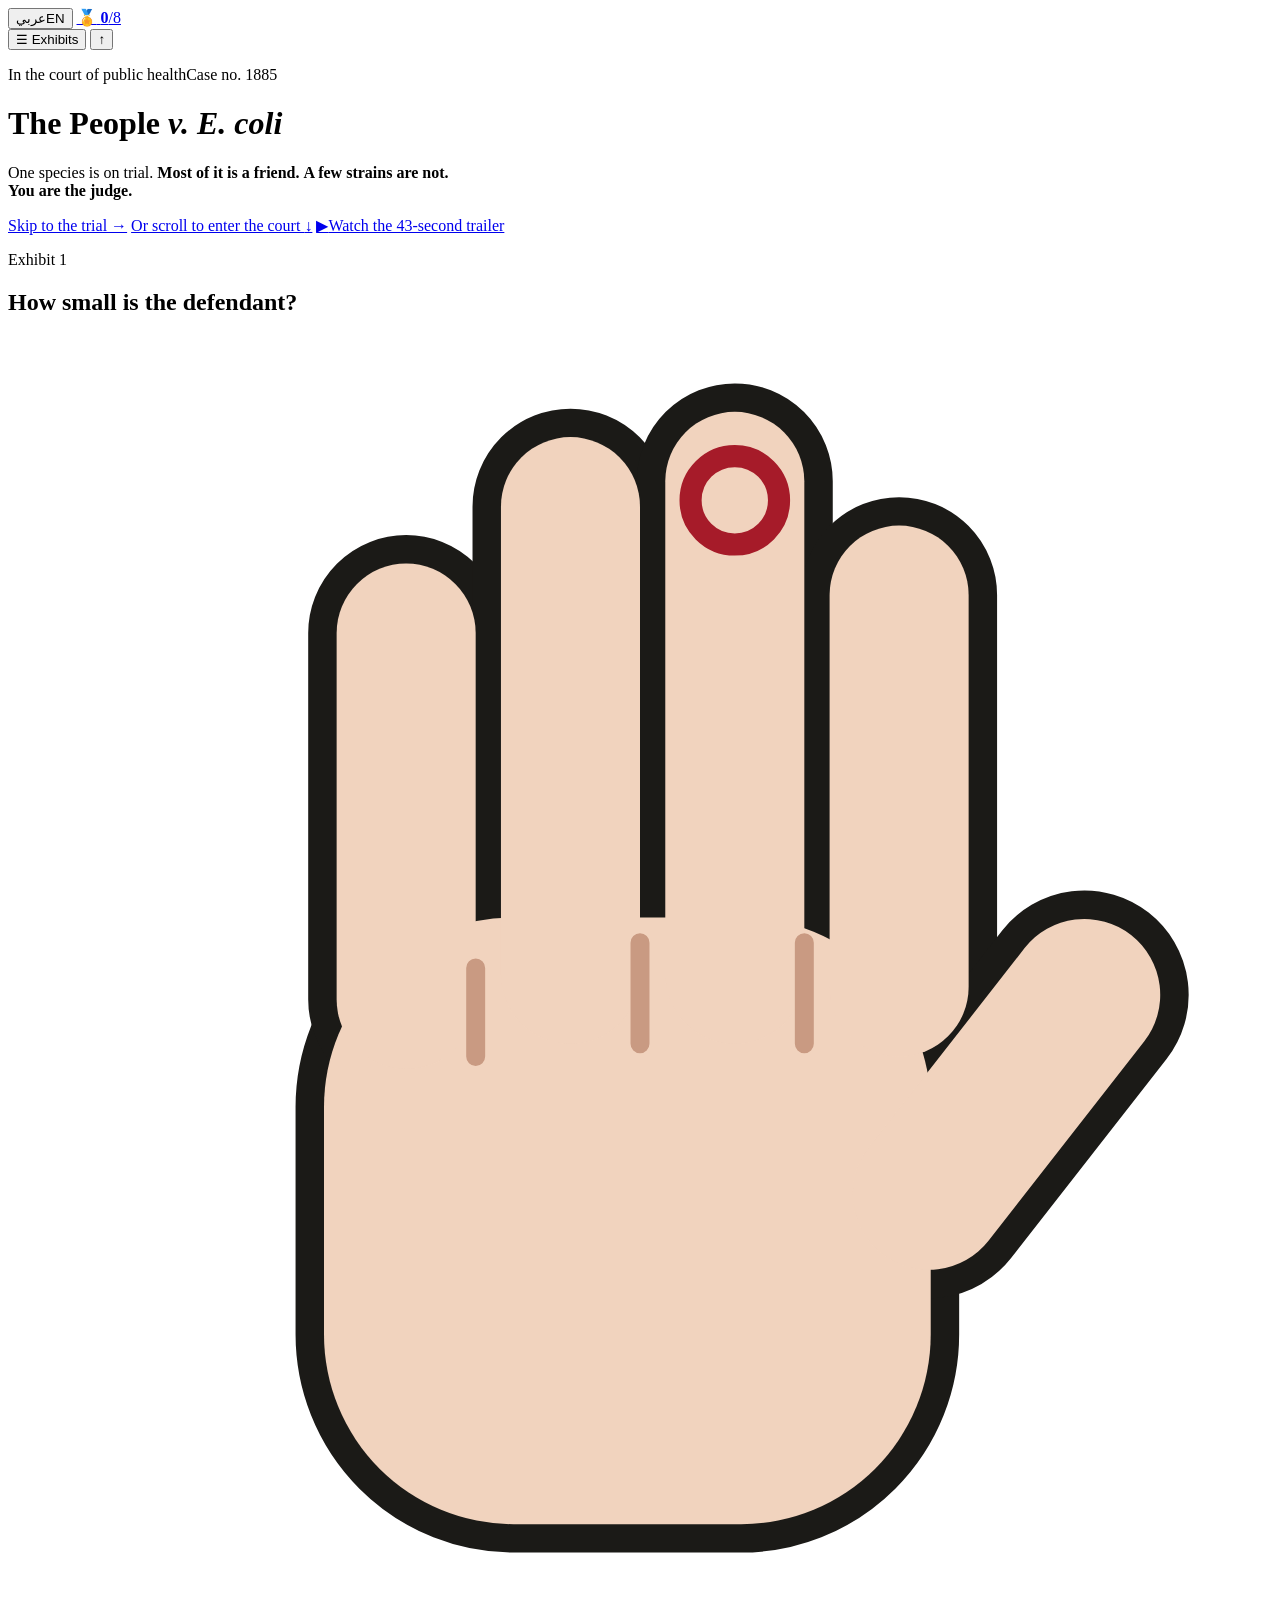
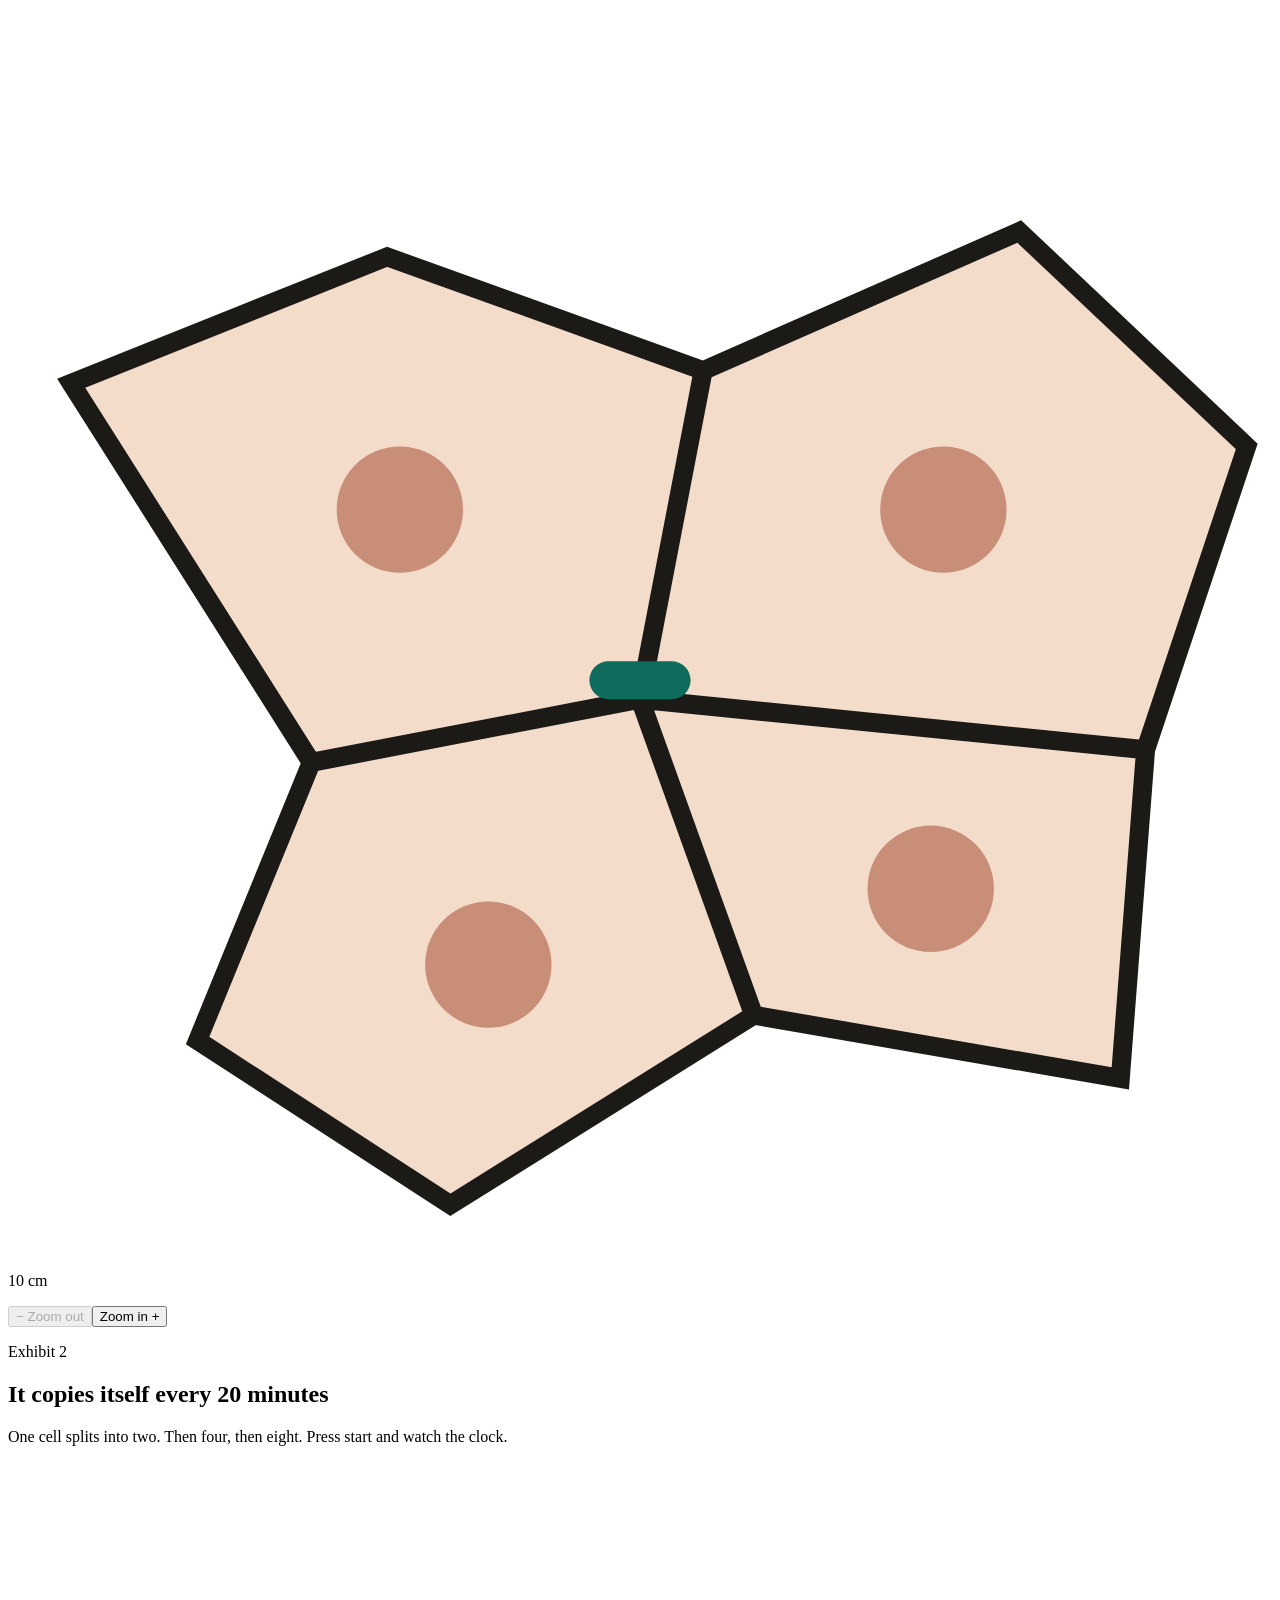
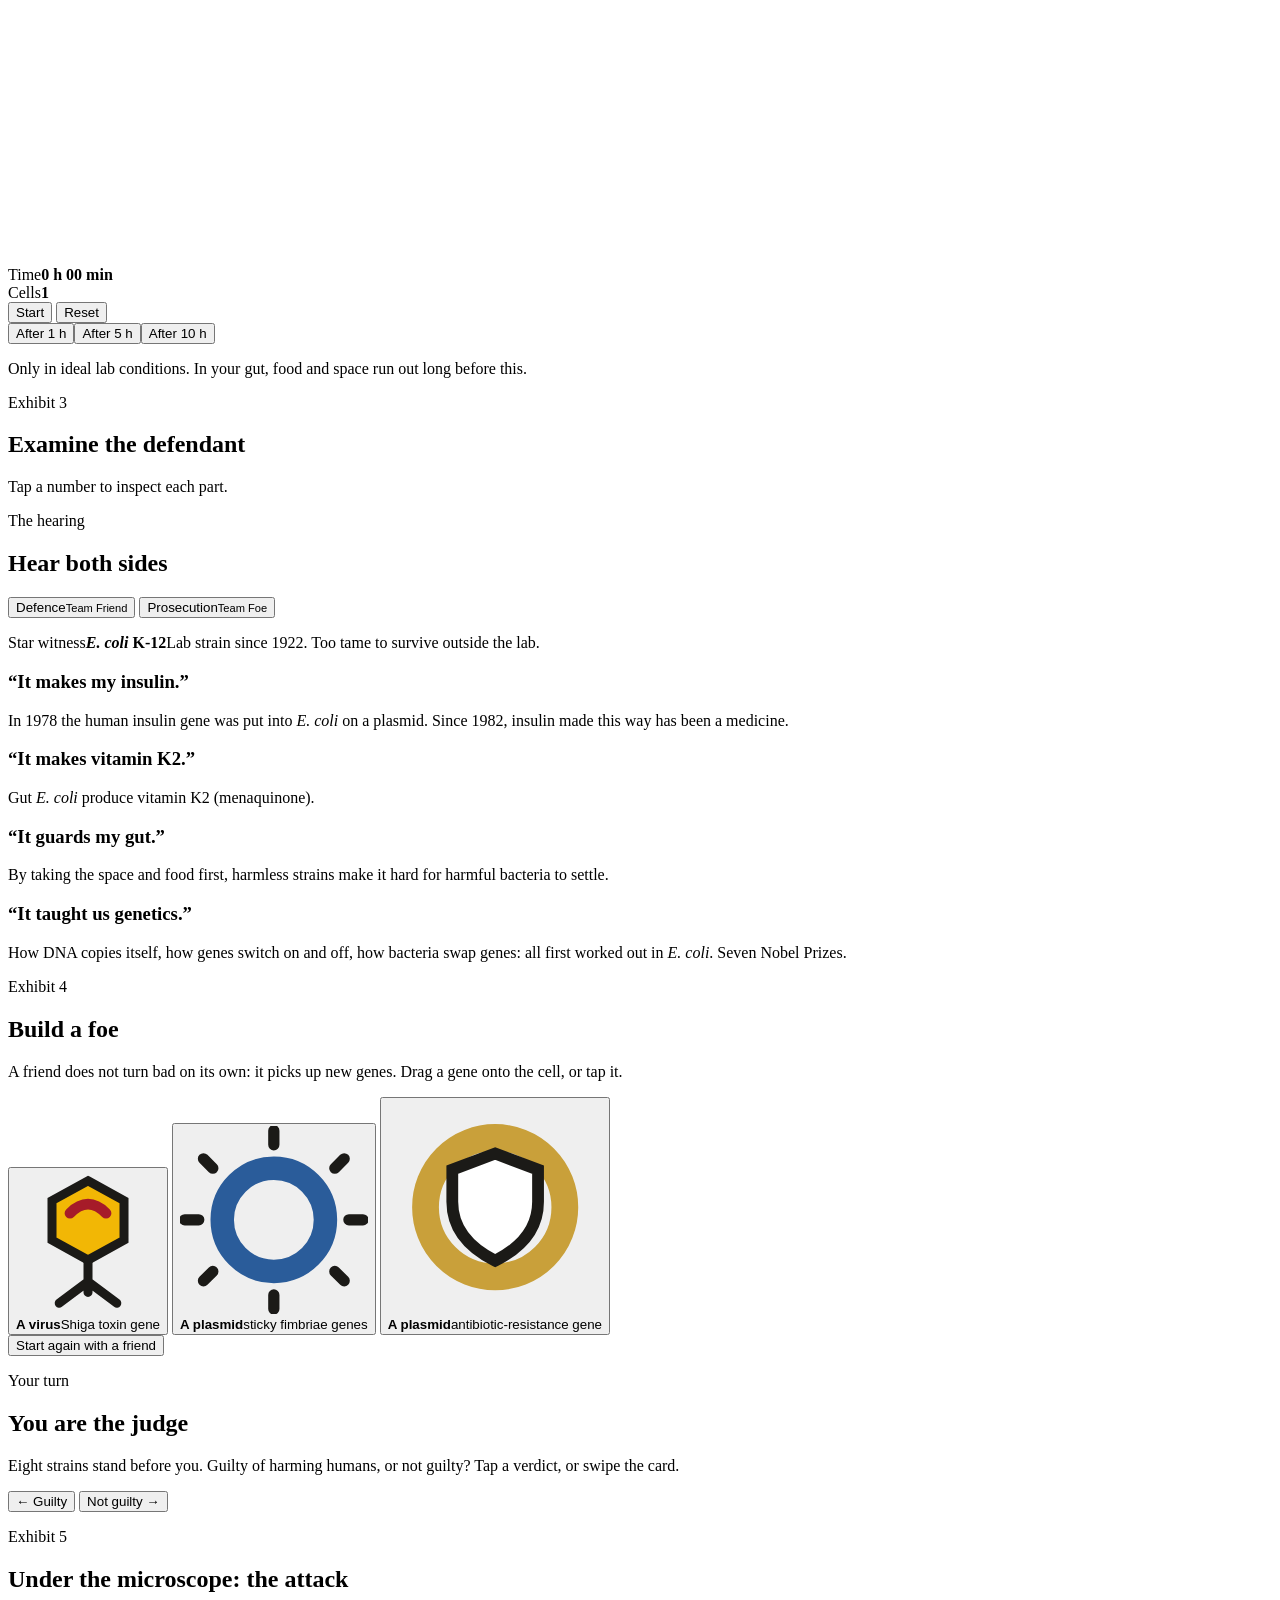
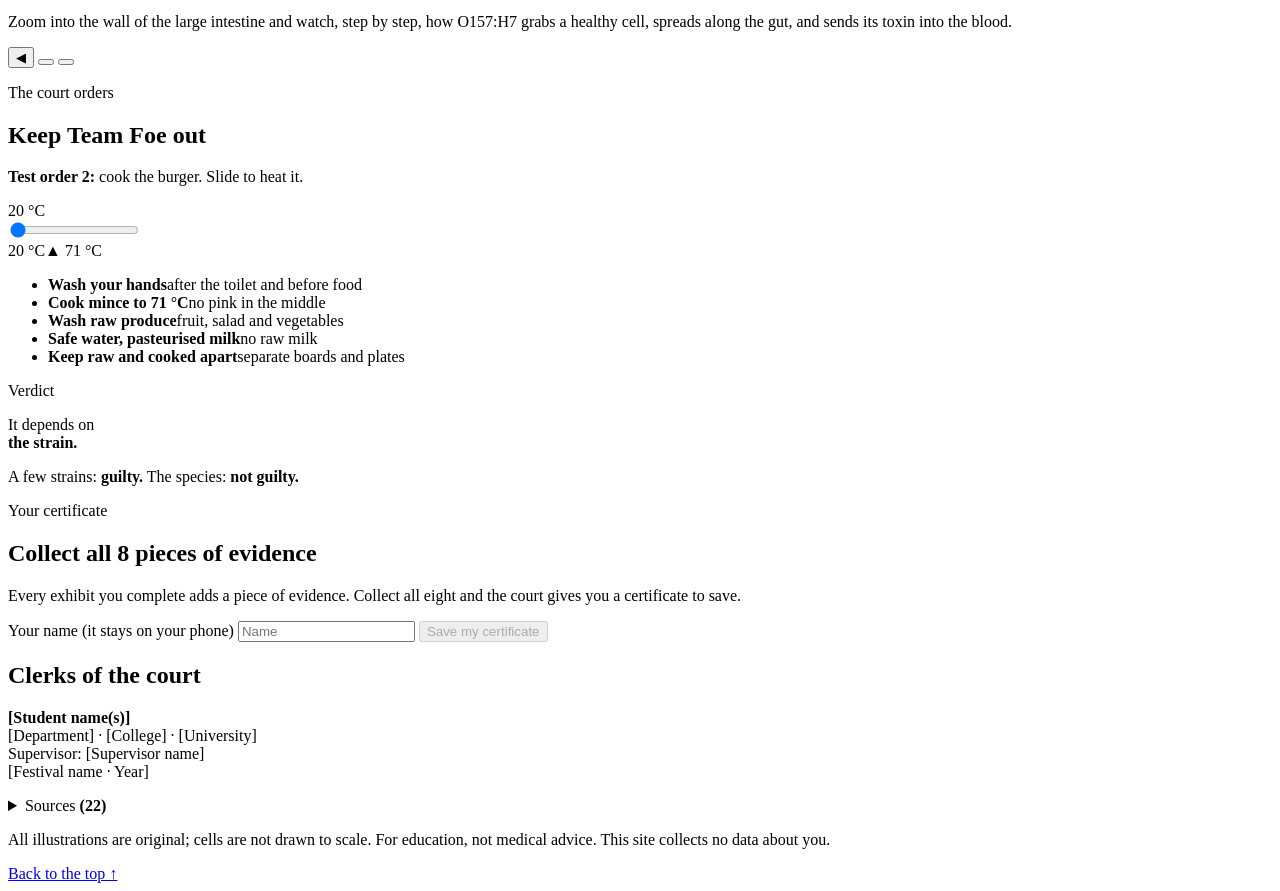
==== src/index.html @ 32550da2 "The People v. E. coli: companion site and trailer A one-page, mobile-first site in English and Arabi" ====
<!doctype html>
<html lang="en" dir="ltr">
<head>
<meta charset="utf-8">
<meta name="viewport" content="width=device-width, initial-scale=1, viewport-fit=cover">
<title>The People v. E. coli</title>
<meta name="description" content="You are the judge. Meet E. coli, hear the defence and the prosecution, then decide: friend or foe?">
<meta name="theme-color" content="#F2ECDD">
<link rel="preload" href="assets/fonts/Fraunces.woff2" as="font" type="font/woff2" crossorigin>
<link rel="stylesheet" href="css/style.css">
<link rel="icon" href="data:image/svg+xml,%3Csvg xmlns='http://www.w3.org/2000/svg' viewBox='0 0 64 64'%3E%3Crect x='6' y='20' width='52' height='24' rx='12' fill='%23BFE3D6' stroke='%231B1A17' stroke-width='4'/%3E%3C/svg%3E">
<script>try{var l=localStorage.getItem("lang");if(l==="ar"||(!l&&/^ar/i.test(navigator.language))){document.documentElement.lang="ar";document.documentElement.dir="rtl";}}catch(e){}</script>
</head>
<body data-side="friend">

<button class="lang" id="langBtn" type="button" aria-label="Change language"><span class="to-ar">عربي</span><span class="to-en">EN</span></button>
<a class="evi-pill" id="eviPill" href="#cert" aria-label="Evidence collected"><span aria-hidden="true">🏅</span> <b id="eviCount">0</b>/8</a>
<div class="toast" id="toast" role="status" aria-live="polite"></div>
<div class="prog" id="prog" aria-hidden="true"><i></i></div>
<button class="menu-btn" id="menuBtn" type="button" aria-expanded="false" aria-controls="menuPanel"><span aria-hidden="true">☰</span> <span data-i18n="menu">Exhibits</span></button>
<nav class="menu-panel" id="menuPanel" hidden aria-label="Exhibits"><ol id="menuList"></ol></nav>
<button class="to-top" id="toTop" type="button" aria-label="Back to the top"><span aria-hidden="true">↑</span></button>

<!-- 1. Court is in session -->
<header class="hero sec" id="top">
  <p class="court"><span data-i18n="court1">In the court of public health</span><span data-i18n="court2">Case no. 1885</span></p>
  <h1 data-i18n="title">The People <i>v.</i> <em>E.&nbsp;coli</em></h1>
  <p class="lede" data-i18n="lede">One species is on trial. <b class="g">Most of it is a friend.</b> <b class="r">A few strains are not.</b><br><strong>You are the judge.</strong></p>
  <div class="hero-art"><!--ART:HERO--></div>
  <div class="hero-links">
    <a class="btn solid skip" href="#judge" data-i18n="skip">Skip to the trial →</a>
    <a class="scroll" href="#size" data-i18n="scroll">Or scroll to enter the court <span aria-hidden="true">↓</span></a>
    <a class="watch" href="trailer/"><span class="play" aria-hidden="true">▶</span><span data-i18n="watch">Watch the 43-second trailer</span></a>
  </div>
</header>

<main>

<!-- 2. How small? -->
<section class="sec" id="size">
  <p class="kicker" data-i18n="ex1">Exhibit 1</p>
  <h2 data-i18n="sizeH">How small is the defendant?</h2>
  <div class="zoom" data-level="0">
    <div class="zoom-stage" aria-live="polite">
      <div class="zl zl0"><svg viewBox="0 0 200 200" aria-hidden="true"><g fill="#1B1A17" stroke="#1B1A17" stroke-width="9" stroke-linejoin="round"><rect x="50" y="92" width="96" height="96" rx="30"/><rect x="52" y="36" width="22" height="80" rx="11"/><rect x="78" y="16" width="22" height="96" rx="11"/><rect x="104" y="12" width="22" height="100" rx="11"/><rect x="130" y="30" width="22" height="84" rx="11"/><rect x="146" y="88" width="24" height="64" rx="12" transform="rotate(38 158 120)"/></g><g fill="#F1D3BE"><rect x="50" y="92" width="96" height="96" rx="30"/><rect x="52" y="36" width="22" height="80" rx="11"/><rect x="78" y="16" width="22" height="96" rx="11"/><rect x="104" y="12" width="22" height="100" rx="11"/><rect x="130" y="30" width="22" height="84" rx="11"/><rect x="146" y="88" width="24" height="64" rx="12" transform="rotate(38 158 120)"/></g><path d="M74 100 v14 M100 96 v16 M126 96 v16" stroke="#C99A82" stroke-width="3" stroke-linecap="round"/><circle cx="115" cy="26" r="7" fill="none" stroke="#A61B29" stroke-width="3.5"/></svg></div>
      <div class="zl zl1"><svg viewBox="0 0 200 200" aria-hidden="true"><g stroke="#1B1A17" stroke-width="3"><path d="M10 60 L60 40 L110 58 L100 110 L48 120 Z M110 58 L160 36 L196 70 L180 118 L100 110 M48 120 L100 110 L118 160 L70 190 L30 164 Z M100 110 L180 118 L176 170 L118 160" fill="#F4DCCB"/></g><g fill="#C98E78"><circle cx="62" cy="80" r="10"/><circle cx="148" cy="80" r="10"/><circle cx="76" cy="152" r="10"/><circle cx="146" cy="140" r="10"/></g><rect x="92" y="104" width="16" height="6" rx="3" fill="#0F6B5C"/></svg></div>
      <div class="zl zl2"><!--ART:J3C--></div>
    </div>
    <div class="scalebar"><i></i><span class="sb-label">10 cm</span></div>
    <p class="zoom-cap" id="zoomCap"></p>
    <div class="btns"><button class="btn" id="zoomOut" disabled data-i18n="zoomOut">− Zoom out</button><button class="btn solid" id="zoomIn" data-i18n="zoomIn">Zoom in +</button></div>
  </div>
</section>

<!-- 3. 20 minutes -->
<section class="sec" id="twenty">
  <p class="kicker" data-i18n="ex2">Exhibit 2</p>
  <h2 data-i18n="simH">It copies itself every 20 minutes</h2>
  <p data-i18n="simP">One cell splits into two. Then four, then eight. Press start and watch the clock.</p>
  <div class="sim">
    <canvas id="simCanvas" width="640" height="400" aria-label="Dividing cells"></canvas>
    <div class="sim-read">
      <div><span data-i18n="simTimeL">Time</span><b id="simTime">0 h 00 min</b></div>
      <div><span data-i18n="simCellsL">Cells</span><b id="simCount">1</b></div>
    </div>
    <div class="btns">
      <button class="btn solid" id="simStart">Start</button>
      <button class="btn" id="simReset" data-i18n="reset">Reset</button>
    </div>
    <div class="btns jump">
      <button class="chip" data-h="1" data-i18n="h1">After 1 h</button><button class="chip" data-h="5" data-i18n="h5">After 5 h</button><button class="chip" data-h="10" data-i18n="h10">After 10 h</button>
    </div>
    <p class="note" data-i18n="simNote">Only in ideal lab conditions. In your gut, food and space run out long before this.</p>
  </div>
</section>

<!-- 4. Inside the cell -->
<section class="sec" id="inside">
  <p class="kicker" data-i18n="ex3">Exhibit 3</p>
  <h2 data-i18n="insideH">Examine the defendant</h2>
  <p data-i18n="insideP">Tap a number to inspect each part.</p>
  <div class="anat-wrap"><!--ART:ANATOMY--></div>
  <div class="part-card" id="partCard" aria-live="polite"></div>
</section>

<!-- 5. The hearing: friend / foe switch -->
<section class="sec hearing" id="hearing">
  <p class="kicker" data-i18n="hearK">The hearing</p>
  <h2 data-i18n="hearH">Hear both sides</h2>
  <div class="switch" role="tablist" aria-label="Choose a side">
    <button role="tab" id="tabFriend" aria-selected="true" data-side="friend" data-i18n="tabF">Defence<small>Team Friend</small></button>
    <button role="tab" id="tabFoe" aria-selected="false" data-side="foe" data-i18n="tabE">Prosecution<small>Team Foe</small></button>
    <i class="knob" aria-hidden="true"></i>
  </div>

  <div class="side-panel" id="panelFriend" role="tabpanel" aria-labelledby="tabFriend">
    <div class="witness"><div class="portrait frame"><!--ART:STAFF--></div>
      <p data-i18n="wF"><span>Star witness</span><b><em>E. coli</em> K-12</b>Lab strain since 1922. Too tame to survive outside the lab.</p></div>
    <article class="scene-card"><!--ART:INSULIN--><div data-i18n="sIns"><h3>“It makes my insulin.”</h3><p>In 1978 the human insulin gene was put into <em>E. coli</em> on a plasmid. Since 1982, insulin made this way has been a medicine.</p></div></article>
    <article class="scene-card"><!--ART:VITK--><div data-i18n="sK"><h3>“It makes vitamin K2.”</h3><p>Gut <em>E. coli</em> produce vitamin K2 (menaquinone).</p></div></article>
    <article class="scene-card"><!--ART:GUARD--><div data-i18n="sG"><h3>“It guards my gut.”</h3><p>By taking the space and food first, harmless strains make it hard for harmful bacteria to settle.</p></div></article>
    <article class="scene-card plain"><div data-i18n="sGen"><h3>“It taught us genetics.”</h3><p>How DNA copies itself, how genes switch on and off, how bacteria swap genes: all first worked out in <em>E. coli</em>. Seven Nobel Prizes.</p></div></article>
  </div>

  <div class="side-panel" id="panelFoe" role="tabpanel" aria-labelledby="tabFoe" hidden>
    <div class="witness wanted"><div class="portrait"><!--ART:MUGSHOT--></div>
      <p data-i18n="wE"><span>Wanted</span><b><em>E. coli</em> O157:H7</b>Carries Shiga toxin. As few as 1–100 cells can make you ill.</p></div>
    <article class="scene-card"><!--ART:TOXIN--><div data-i18n="sTox"><h3>Exhibit A: Shiga toxin</h3><p>It damages cells lining the gut and blood vessels. In some children it leads to kidney failure (HUS).</p></div></article>
    <div class="gallery-h"><h3 data-i18n="lineup">The line-up</h3><p data-i18n="swipe">Swipe →</p></div>
    <div class="gallery"><!--ART:GALLERY--></div>
    <article class="scene-card"><!--ART:CHAIN--><div data-i18n="sChain"><h3>Exhibit B: how it reaches you</h3><p>Cattle carry O157:H7 without getting ill. It reaches people through undercooked minced meat, raw milk, unwashed produce, dirty water and unwashed hands.</p></div></article>
    <article class="scene-card plain"><div data-i18n="sRes"><h3>Exhibit C: resisting treatment</h3><p>ESBL-producing and multidrug-resistant <em>E. coli</em> are a major global health problem: some of our most important antibiotics no longer work on them.</p></div></article>
  </div>
</section>

<!-- Exhibit 4: build a foe -->
<section class="sec" id="build">
  <p class="kicker" data-i18n="ex4">Exhibit 4</p>
  <h2 data-i18n="buildH">Build a foe</h2>
  <p data-i18n="buildP">A friend does not turn bad on its own: it picks up new genes. Drag a gene onto the cell, or tap it.</p>
  <div class="build-stage" id="buildStage"><!--ART:BUILD--></div>
  <div class="build-result" id="buildResult" aria-live="polite"></div>
  <div class="genes">
    <button class="gene" type="button" data-gene="tox"><svg viewBox="0 0 40 40" aria-hidden="true"><polygon points="20,3 30,8.5 30,19.5 20,25 10,19.5 10,8.5" fill="#F2B705" stroke="#1B1A17" stroke-width="2.5"/><path d="M20 25 V34 M20 31 l-8 6 M20 31 l8 6" stroke="#1B1A17" stroke-width="2.5" stroke-linecap="round"/><path d="M15 12 q5 -5 10 0" fill="none" stroke="#A61B29" stroke-width="3" stroke-linecap="round"/></svg><span data-i18n="gTox"><b>A virus</b>Shiga toxin gene</span></button>
    <button class="gene" type="button" data-gene="stick"><svg viewBox="0 0 40 40" aria-hidden="true"><circle cx="20" cy="20" r="11" fill="none" stroke="#2A5C9A" stroke-width="5"/><g stroke="#1B1A17" stroke-width="2.4" stroke-linecap="round"><path d="M20 4 v-3 M33 9 l2 -2 M36 20 h3 M33 31 l2 2 M20 36 v3 M7 31 l-2 2 M4 20 h-3 M7 9 l-2 -2"/></g></svg><span data-i18n="gStick"><b>A plasmid</b>sticky fimbriae genes</span></button>
    <button class="gene" type="button" data-gene="res"><svg viewBox="0 0 40 40" aria-hidden="true"><circle cx="20" cy="20" r="13" fill="none" stroke="#C9A03A" stroke-width="5"/><path d="M20 10 l8 3 v6 q0 7 -8 11 q-8 -4 -8 -11 v-6 z" fill="#fff" stroke="#1B1A17" stroke-width="2.2"/></svg><span data-i18n="gRes"><b>A plasmid</b>antibiotic-resistance gene</span></button>
  </div>
  <button class="btn wide" id="buildReset" type="button" data-i18n="buildReset">Start again with a friend</button>
</section>

<!-- 6. You are the judge -->
<section class="sec" id="judge">
  <p class="kicker" data-i18n="judgeK">Your turn</p>
  <h2 data-i18n="judgeH">You are the judge</h2>
  <p data-i18n="judgeP">Eight strains stand before you. Guilty of harming humans, or not guilty? Tap a verdict, or swipe the card.</p>
  <div class="game" id="game">
    <div class="deck" id="deck"></div>
    <p class="feedback" id="feedback" aria-live="polite"></p>
    <div class="btns verdict-btns">
      <button class="btn guilty" id="bGuilty" data-i18n="bG">← Guilty</button>
      <button class="btn innocent" id="bInnocent" data-i18n="bI">Not guilty →</button>
    </div>
    <button class="btn solid next" id="bNext" hidden>Next strain</button>
    <div class="result" id="result" hidden>
      <div class="stamp-wrap"><!--ART:STAMP--></div>
      <p class="score" id="score" dir="ltr"></p>
      <p id="scoreLine"></p>
      <div class="btns"><button class="btn solid" id="bShare" data-i18n="share">Share my score</button><button class="btn" id="bAgain" data-i18n="again">Judge again</button></div>
    </div>
  </div>
  <template id="cardData">
    <div data-name="K-12" data-guilty="0"
      data-tag="The lab legend" data-why="Not guilty. A tame lab strain: it made the first human insulin in bacteria."
      data-tag-ar="أسطورة المختبر" data-why-ar="بريئة. سلالة مختبر أليفة، ومنها صُنع أول إنسولين بشري في البكتيريا."><div class="n"><!--ART:J0N--></div><div class="c"><!--ART:J0C--></div></div>
    <div data-name="O157:H7" data-guilty="1"
      data-tag="The outbreak strain" data-why="Guilty. It carries Shiga toxin and can cause kidney failure."
      data-tag-ar="سلالة التفشّي" data-why-ar="مذنبة. تحمل سم شيغا، وقد تسبب فشلاً كلوياً."><div class="n"><!--ART:J4N--></div><div class="c"><!--ART:J4C--></div></div>
    <div data-name="Nissle 1917" data-guilty="0"
      data-tag="The probiotic" data-why="Not guilty. It is sold as a probiotic and out-competes harmful bacteria."
      data-tag-ar="البروبيوتيك" data-why-ar="بريئة. تُباع كبروبيوتيك، وتتغلب على البكتيريا الضارة."><div class="n"><!--ART:J2N--></div><div class="c"><!--ART:J2C--></div></div>
    <div data-name="UPEC" data-guilty="1"
      data-tag="The climber" data-why="Guilty. It is the most common cause of urinary tract infections."
      data-tag-ar="المتسلّقة" data-why-ar="مذنبة. تسبب أغلب التهابات المسالك البولية."><div class="n"><!--ART:J6N--></div><div class="c"><!--ART:J6C--></div></div>
    <div data-name="BL21" data-guilty="0"
      data-tag="The protein factory" data-why="Not guilty. A lab workhorse that mass-produces enzymes and research proteins."
      data-tag-ar="مصنع البروتين" data-why-ar="بريئة. سلالة مختبر تنتج الإنزيمات وبروتينات البحث بكميات كبيرة."><div class="n"><!--ART:J1N--></div><div class="c"><!--ART:J1C--></div></div>
    <div data-name="ETEC" data-guilty="1"
      data-tag="The traveller’s curse" data-why="Guilty. Its two toxins cause traveller’s diarrhoea."
      data-tag-ar="لعنة المسافر" data-why-ar="مذنبة. سمّاها يسببان إسهال المسافرين."><div class="n"><!--ART:J5N--></div><div class="c"><!--ART:J5C--></div></div>
    <div data-name="Commensal" data-guilty="0"
      data-tag="The quiet tenant" data-why="Not guilty. It lives in nearly everyone’s gut and makes vitamin K2."
      data-tag-ar="الساكن الهادئ" data-why-ar="بريئة. تعيش في أمعاء كل الناس تقريباً، وتصنع فيتامين K2."><div class="n"><!--ART:J3N--></div><div class="c"><!--ART:J3C--></div></div>
    <div data-name="NMEC K1" data-guilty="1"
      data-tag="The cloaked one" data-why="Guilty. Its K1 capsule hides it, and it can cause meningitis in newborns."
      data-tag-ar="المتخفّية" data-why-ar="مذنبة. محفظتها K1 تخفيها، وقد تسبب التهاب السحايا عند حديثي الولادة."><div class="n"><!--ART:J7N--></div><div class="c"><!--ART:J7C--></div></div>
  </template>
</section>

<!-- Exhibit 5: under the microscope -->
<section class="sec" id="attack">
  <p class="kicker" data-i18n="ex5">Exhibit 5</p>
  <h2 data-i18n="attackH">Under the microscope: the attack</h2>
  <p data-i18n="attackP">Zoom into the wall of the large intestine and watch, step by step, how O157:H7 grabs a healthy cell, spreads along the gut, and sends its toxin into the blood.</p>
  <div class="attack-stage" id="attackStage" data-step="0"><!--ART:ATTACK--></div>
  <div class="attack-dots" id="attackDots" role="tablist"></div>
  <div class="attack-card" id="attackCard" aria-live="polite"></div>
  <div class="attack-btns">
    <button class="btn" id="attackPrev" type="button" aria-label="Back">◀</button>
    <button class="btn" id="attackPlay" type="button"></button>
    <button class="btn solid" id="attackNext" type="button"></button>
  </div>
</section>

<!-- 7. Stay safe -->
<section class="sec" id="safe">
  <p class="kicker" data-i18n="ordK">The court orders</p>
  <h2 data-i18n="ordH">Keep Team Foe out</h2>
  <div class="cook">
    <p class="cook-h" data-i18n="cookH"><b>Test order 2:</b> cook the burger. Slide to heat it.</p>
    <div class="cook-art"><!--ART:BURGER--><span class="cook-read" id="cookRead" dir="ltr">20 °C</span></div>
    <input type="range" id="cookTemp" min="20" max="80" step="1" value="20" aria-label="Cooking temperature">
    <div class="cook-scale" dir="ltr"><span>20 °C</span><span class="mark">▲ 71 °C</span></div>
    <p class="cook-msg" id="cookMsg" aria-live="polite"></p>
  </div>
  <ul class="orders">
    <li style="--i:0"><span class="ic"><!--ART:I_HANDS--></span><span class="tx" data-i18n="o1"><b>Wash your hands</b>after the toilet and before food</span></li>
    <li style="--i:1"><span class="ic"><!--ART:I_COOK--></span><span class="tx" data-i18n="o2"><b>Cook mince to 71&nbsp;°C</b>no pink in the middle</span></li>
    <li style="--i:2"><span class="ic"><!--ART:I_WASH--></span><span class="tx" data-i18n="o3"><b>Wash raw produce</b>fruit, salad and vegetables</span></li>
    <li style="--i:3"><span class="ic"><!--ART:I_WATER--></span><span class="tx" data-i18n="o4"><b>Safe water, pasteurised milk</b>no raw milk</span></li>
    <li style="--i:4"><span class="ic"><!--ART:I_SEPARATE--></span><span class="tx" data-i18n="o5"><b>Keep raw and cooked apart</b>separate boards and plates</span></li>
  </ul>
</section>

<!-- 8. Verdict and credits -->
<section class="sec verdict" id="verdict">
  <div class="scales"><!--ART:SCALES--></div>
  <p class="kicker" data-i18n="vK">Verdict</p>
  <p class="vbig" data-i18n="vBig">It depends on<br><b>the strain.</b></p>
  <p data-i18n="vSub">A few strains: <b class="r">guilty.</b> The species: <b class="g">not guilty.</b></p>
</section>

<!-- Certificate -->
<section class="sec cert" id="cert">
  <p class="kicker" data-i18n="certK">Your certificate</p>
  <h2 data-i18n="certH">Collect all 8 pieces of evidence</h2>
  <p data-i18n="certP">Every exhibit you complete adds a piece of evidence. Collect all eight and the court gives you a certificate to save.</p>
  <ul class="evi-grid" id="eviGrid"></ul>
  <div class="cert-form">
    <label for="certName" data-i18n="certName">Your name (it stays on your phone)</label>
    <input id="certName" type="text" maxlength="40" autocomplete="off" placeholder="Name">
    <button class="btn solid wide" id="certSave" type="button" disabled data-i18n="certSave">Save my certificate</button>
    <p class="note" id="certNote"></p>
  </div>
</section>

</main>

<footer class="sec credits">
  <h2 data-i18n="credH">Clerks of the court</h2>
  <p data-i18n="credP"><b>[Student name(s)]</b><br>[Department] · [College] · [University]<br>Supervisor: [Supervisor name]<br>[Festival name · Year]</p>
  <details class="srcs"><summary><span data-i18n="srcH">Sources</span> <b dir="ltr">(22)</b></summary>
  <ol class="refs" dir="ltr">
    <li>Escherich T. Fortschr Med 1885;3:515–22.</li>
    <li>Bachmann BJ. Bacteriol Rev 1972;36:525–57.</li>
    <li>Meselson M, Stahl FW. PNAS 1958;44:671–82.</li>
    <li>Goeddel DV et al. PNAS 1979;76:106–10.</li>
    <li>Riley LW et al. N Engl J Med 1983;308:681–5.</li>
    <li>Blattner FR et al. Science 1997;277:1453–62.</li>
    <li>Kaper JB, Nataro JP, Mobley HL. Nat Rev Microbiol 2004;2:123–40.</li>
    <li>Tenaillon O et al. Nat Rev Microbiol 2010;8:207–17.</li>
    <li>Flores-Mireles AL et al. Nat Rev Microbiol 2015;13:269–84.</li>
    <li>Croxen MA et al. Clin Microbiol Rev 2013;26:822–80.</li>
    <li>Campellone KG. <i>FEBS J</i> 2010;277:2390–402.</li>
    <li>Joseph A et al. <i>Toxins</i> 2020;12:67.</li>
    <li>Freedman SB, van de Kar NCAJ, Tarr PI. <i>N Engl J Med</i> 2023;389:1402–14.</li>
    <li>Teunis P, Takumi K, Shinagawa K. <i>Risk Anal</i> 2004;24:401–7.</li>
    <li>Wong CS et al. <i>Clin Infect Dis</i> 2012;55:33–41.</li>
    <li>Bittinger K et al. <i>Nat Microbiol</i> 2020;5:838–47.</li>
    <li>FDA. Bad Bug Book, 2nd ed., 2012.</li>
    <li>WHO. Global Antibiotic Resistance Surveillance Report, 2025.</li>
    <li>WHO. Guidelines for Drinking-water Quality, 4th ed.</li>
    <li>CDC. <i>E. coli</i> (Escherichia coli): STEC.</li>
    <li>USDA FSIS. Safe minimum internal temperatures.</li>
    <li>NobelPrize.org.</li>
  </ol></details>
  <p class="fine" data-i18n="fine">All illustrations are original; cells are not drawn to scale. For education, not medical advice. This site collects no data about you.</p>
  <a class="scroll" href="#top" data-i18n="top">Back to the top ↑</a>
</footer>

<script src="js/i18n.js" defer></script>
<script src="js/main.js" defer></script>
<script src="js/play.js" defer></script>
</body>
</html>
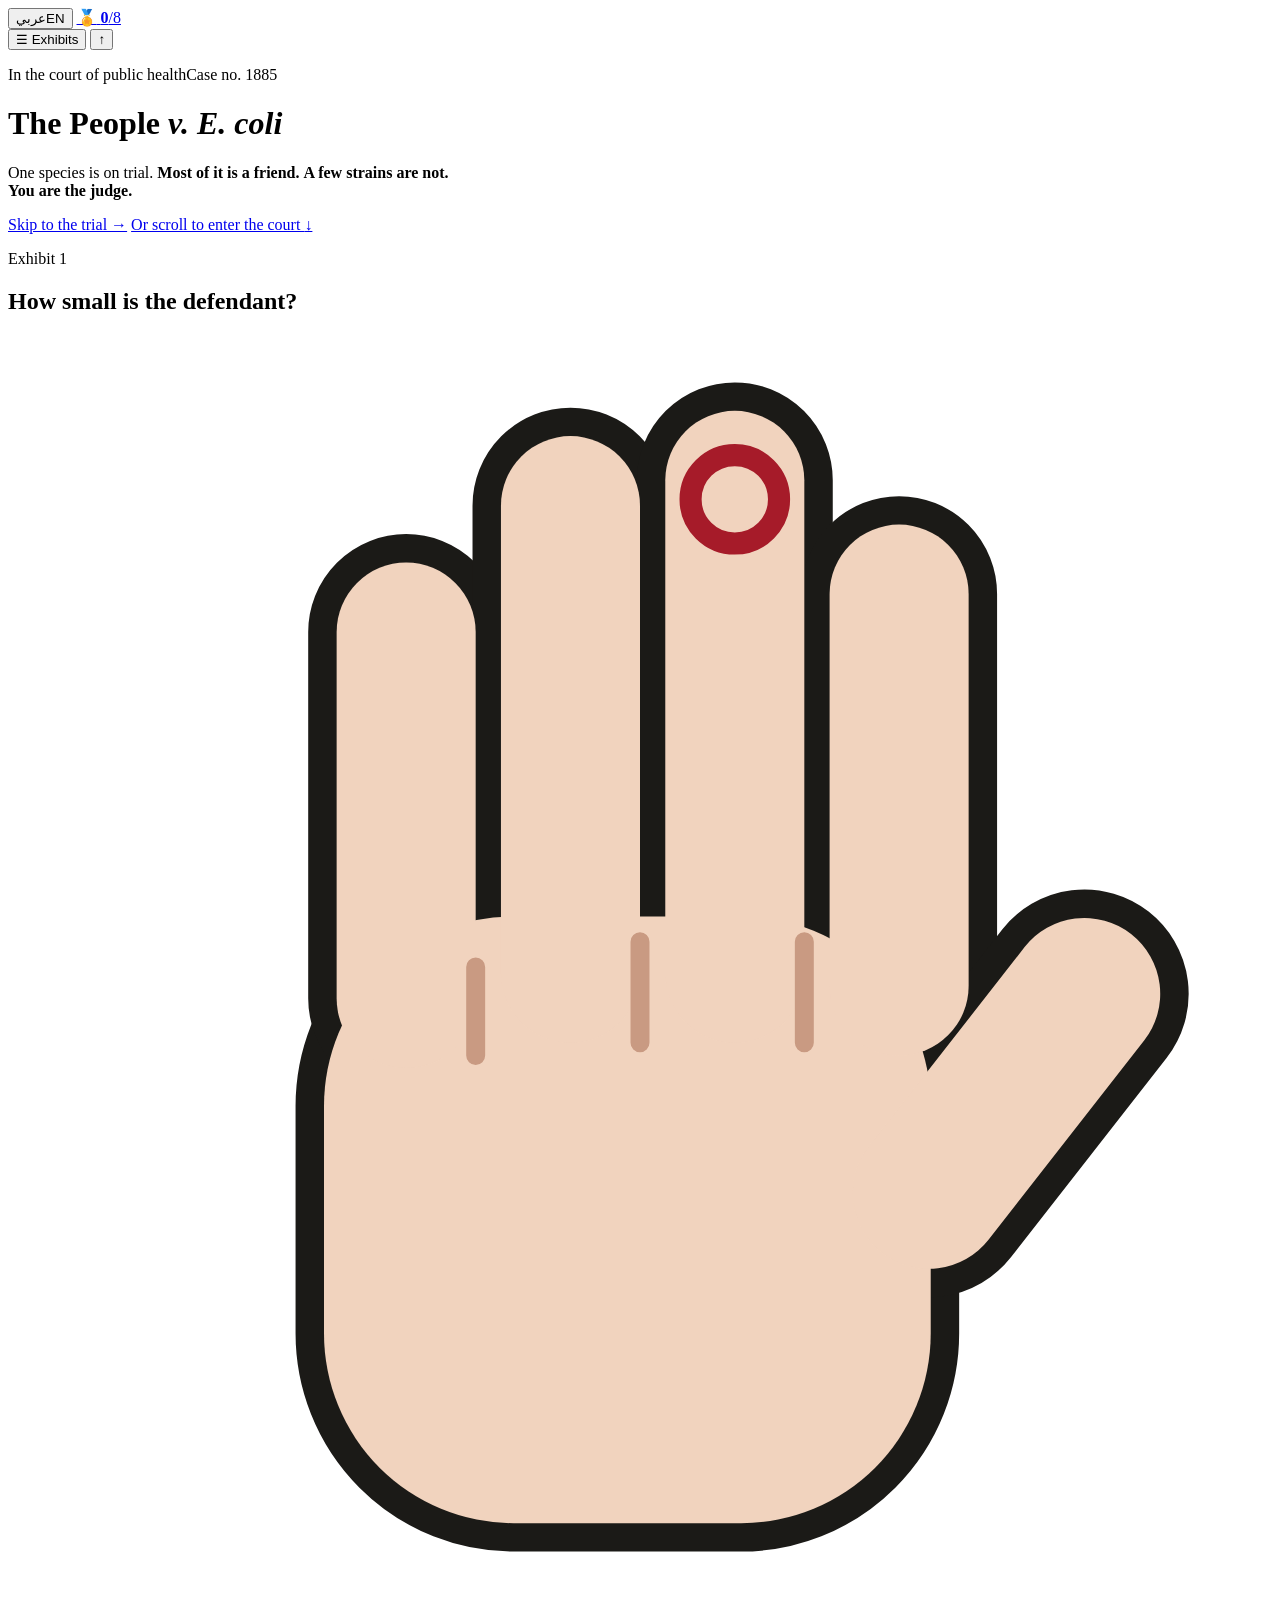
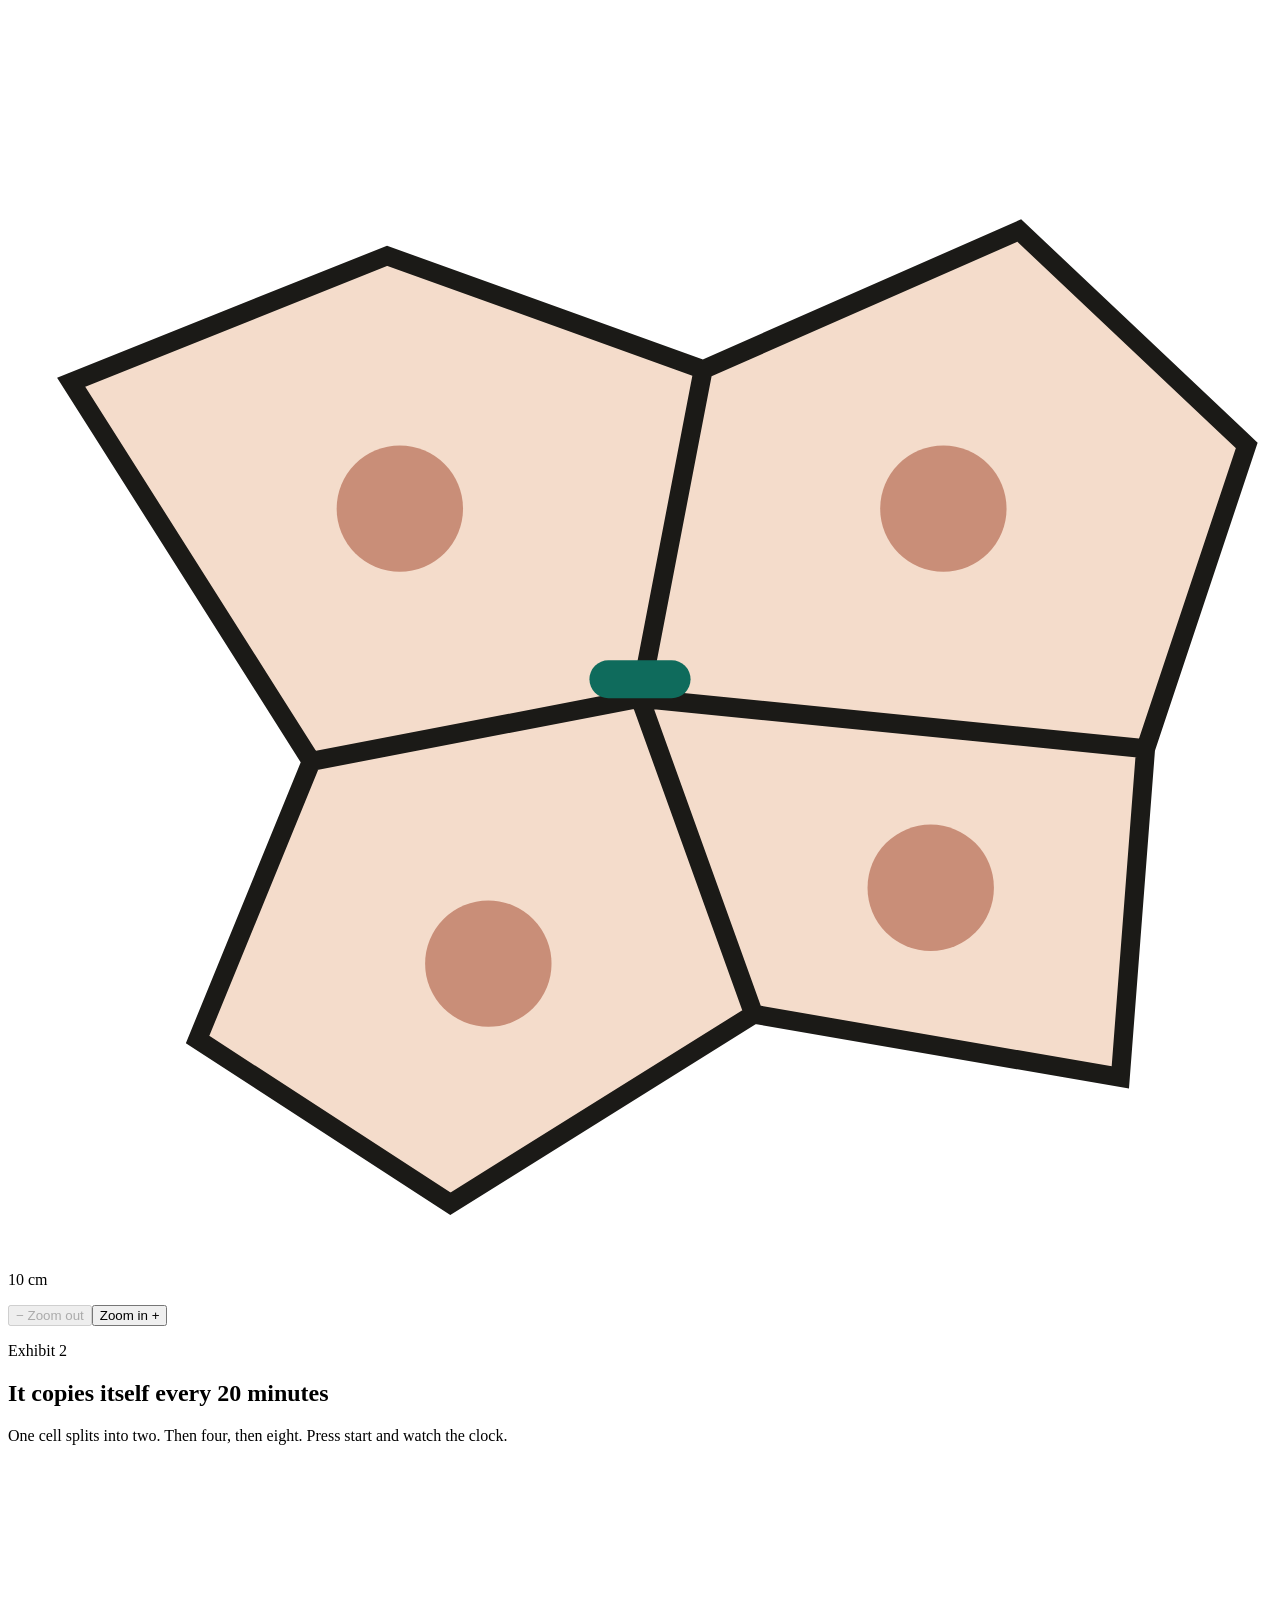
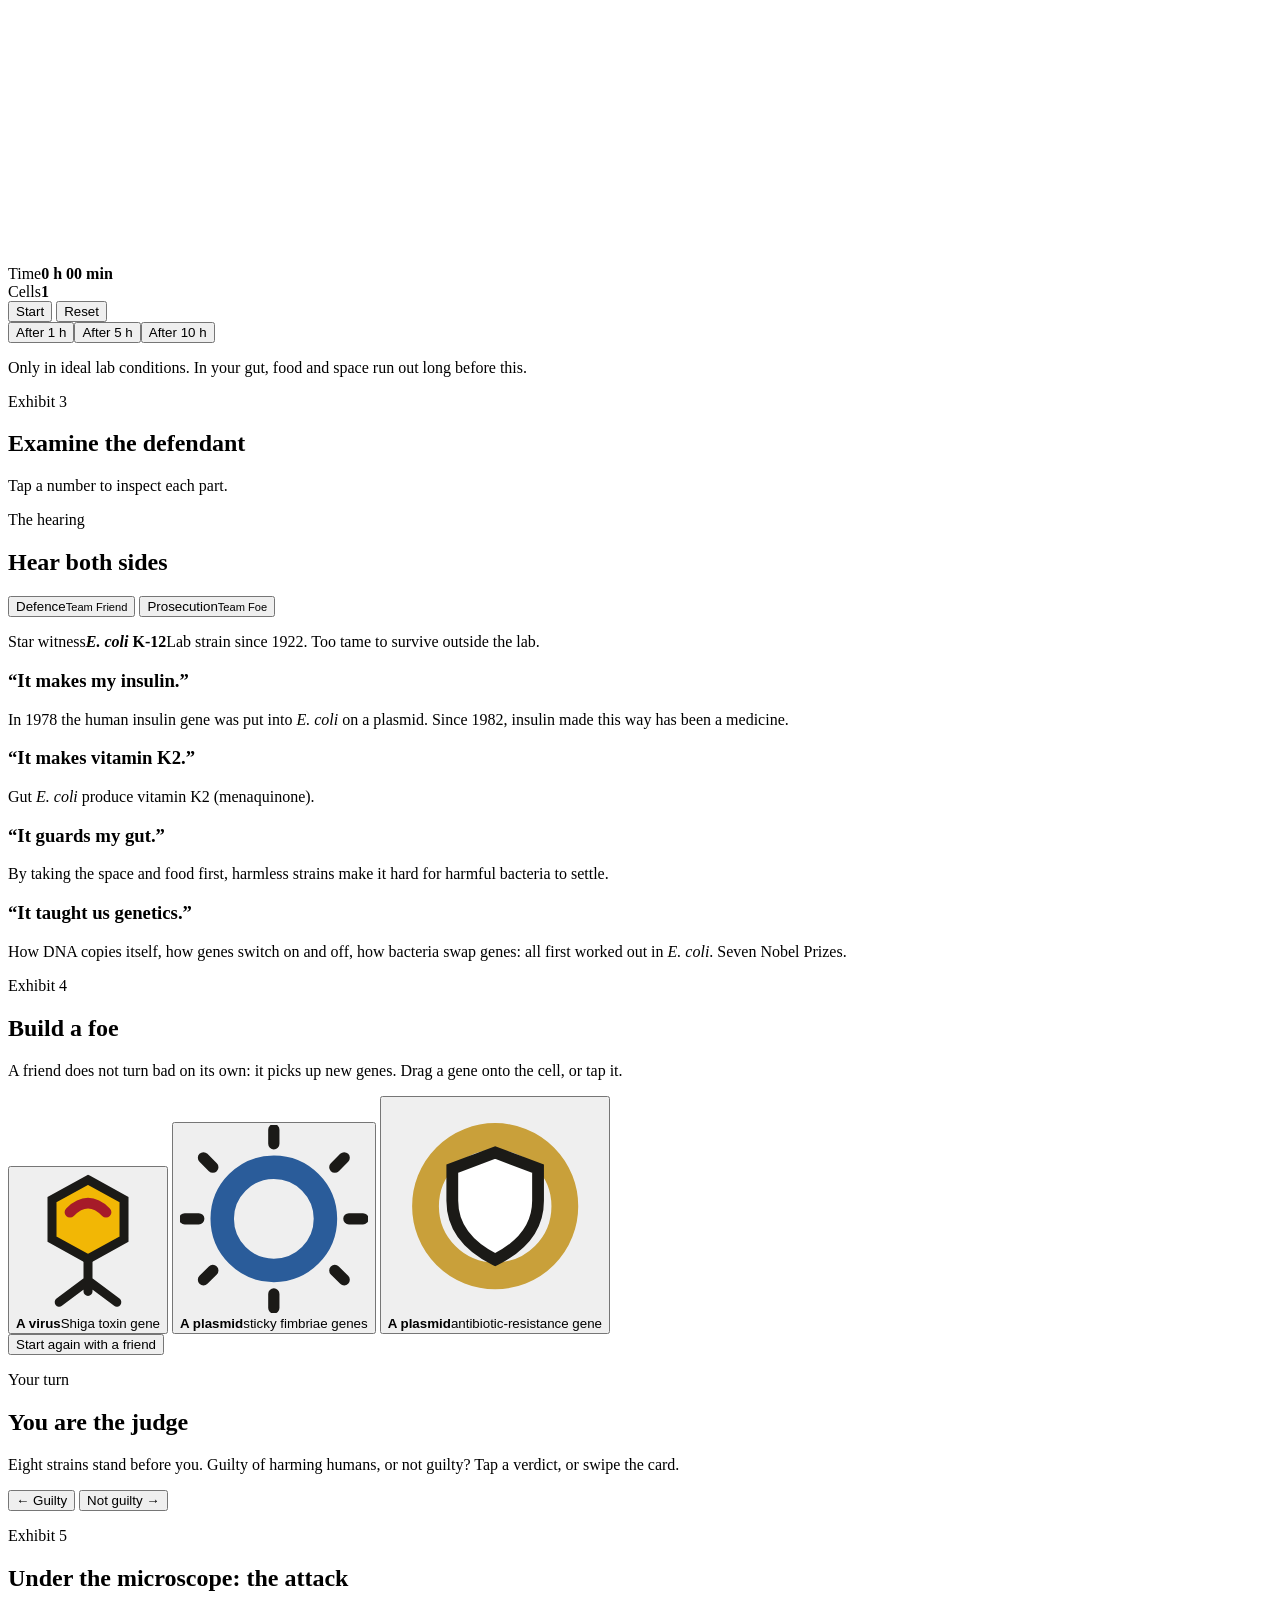
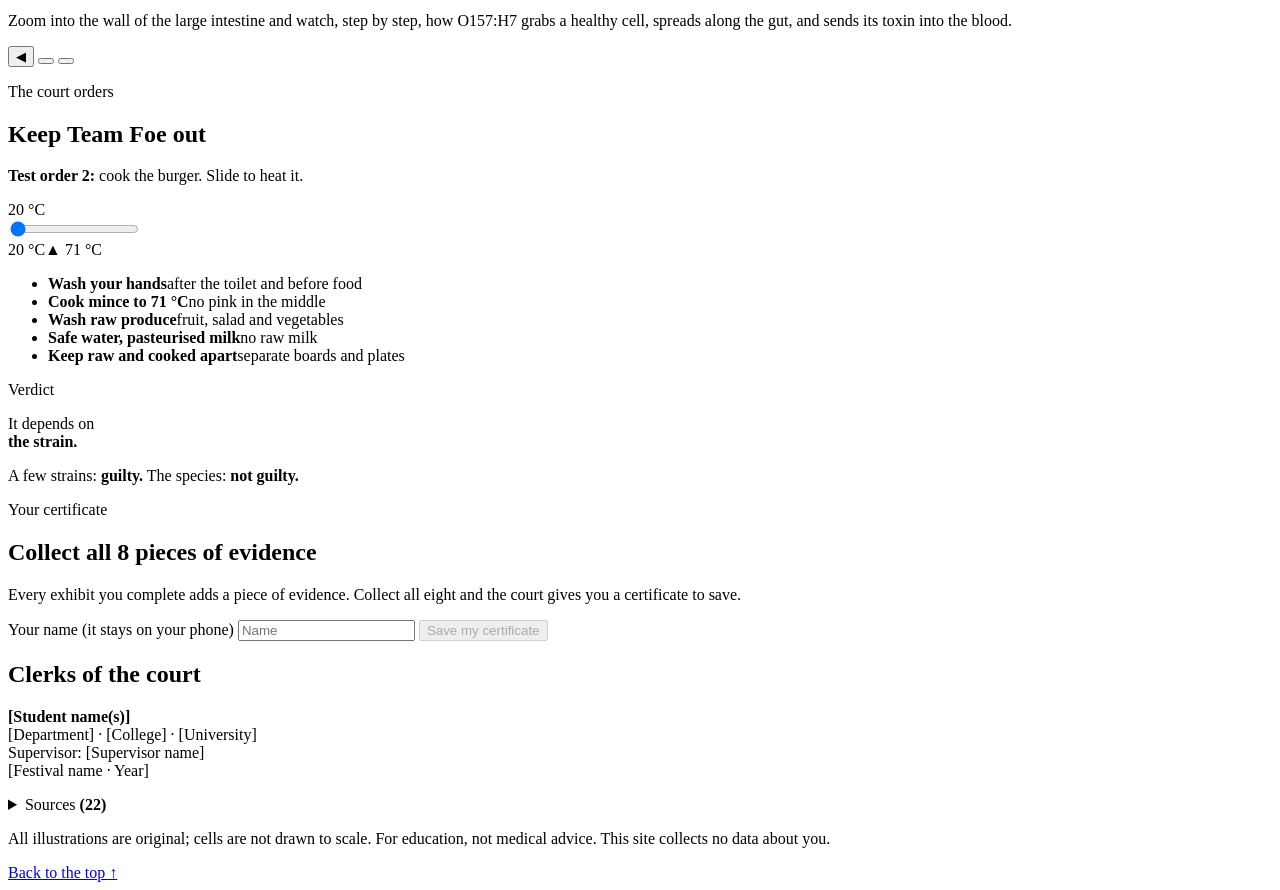
==== commit e33d9e1e: "Take the trailer off the website The trailer is for the booth screen, not for visitors on their phon" ====
--- a/src/index.html
+++ b/src/index.html
@@ -30,7 +30,6 @@
   <div class="hero-links">
     <a class="btn solid skip" href="#judge" data-i18n="skip">Skip to the trial →</a>
     <a class="scroll" href="#size" data-i18n="scroll">Or scroll to enter the court <span aria-hidden="true">↓</span></a>
-    <a class="watch" href="trailer/"><span class="play" aria-hidden="true">▶</span><span data-i18n="watch">Watch the 43-second trailer</span></a>
   </div>
 </header>
 
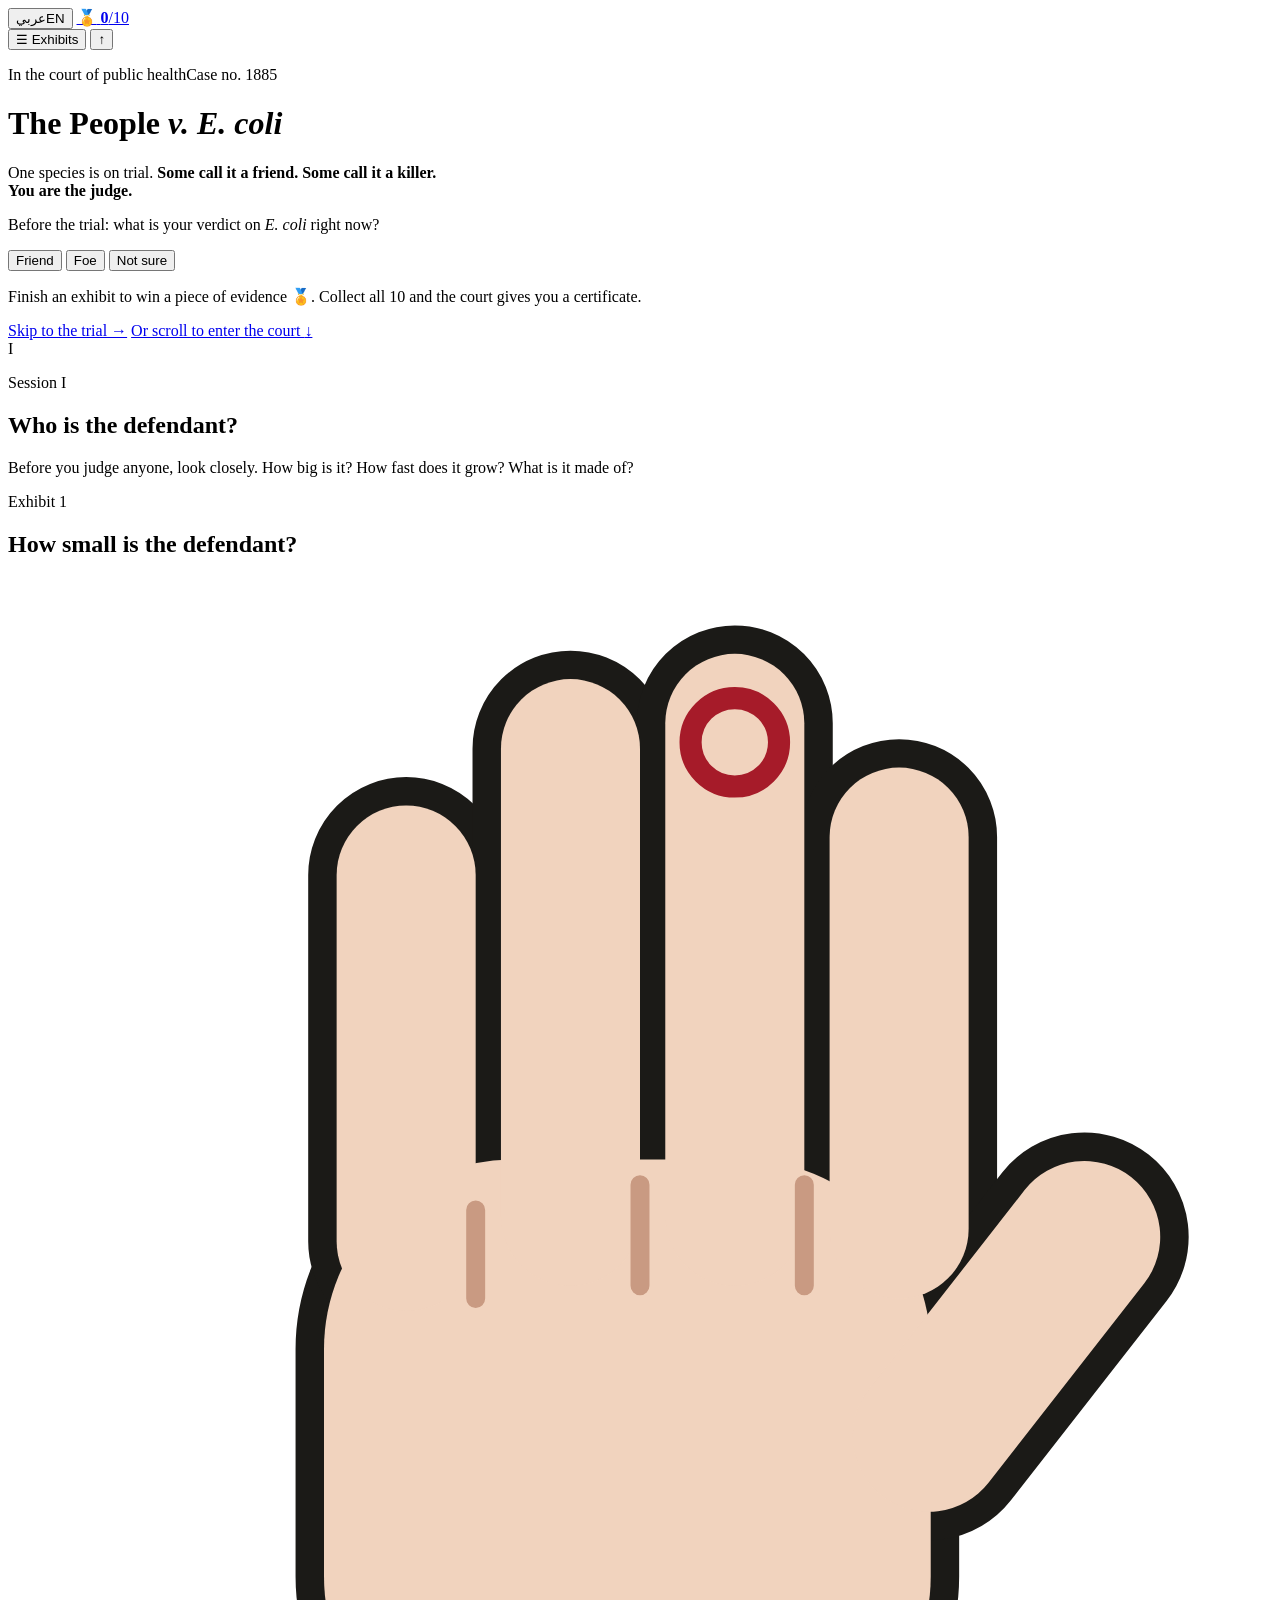
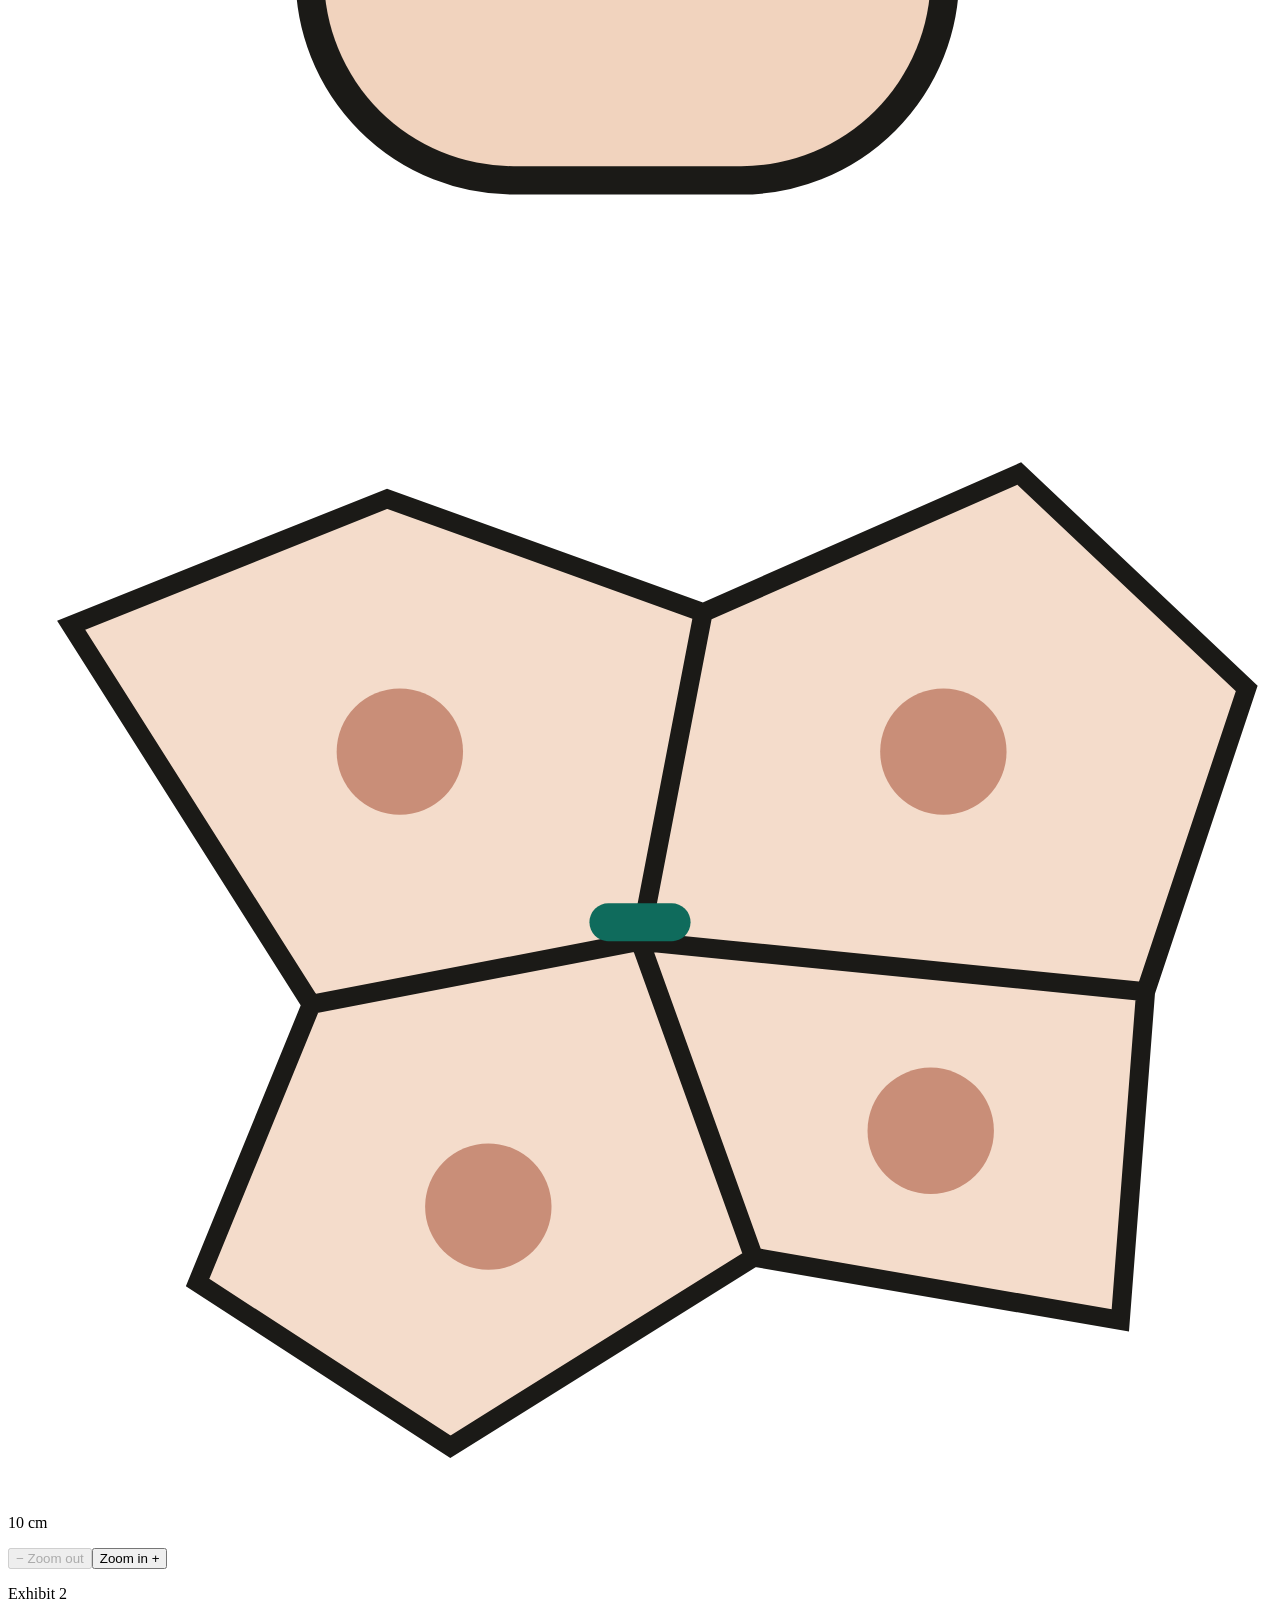
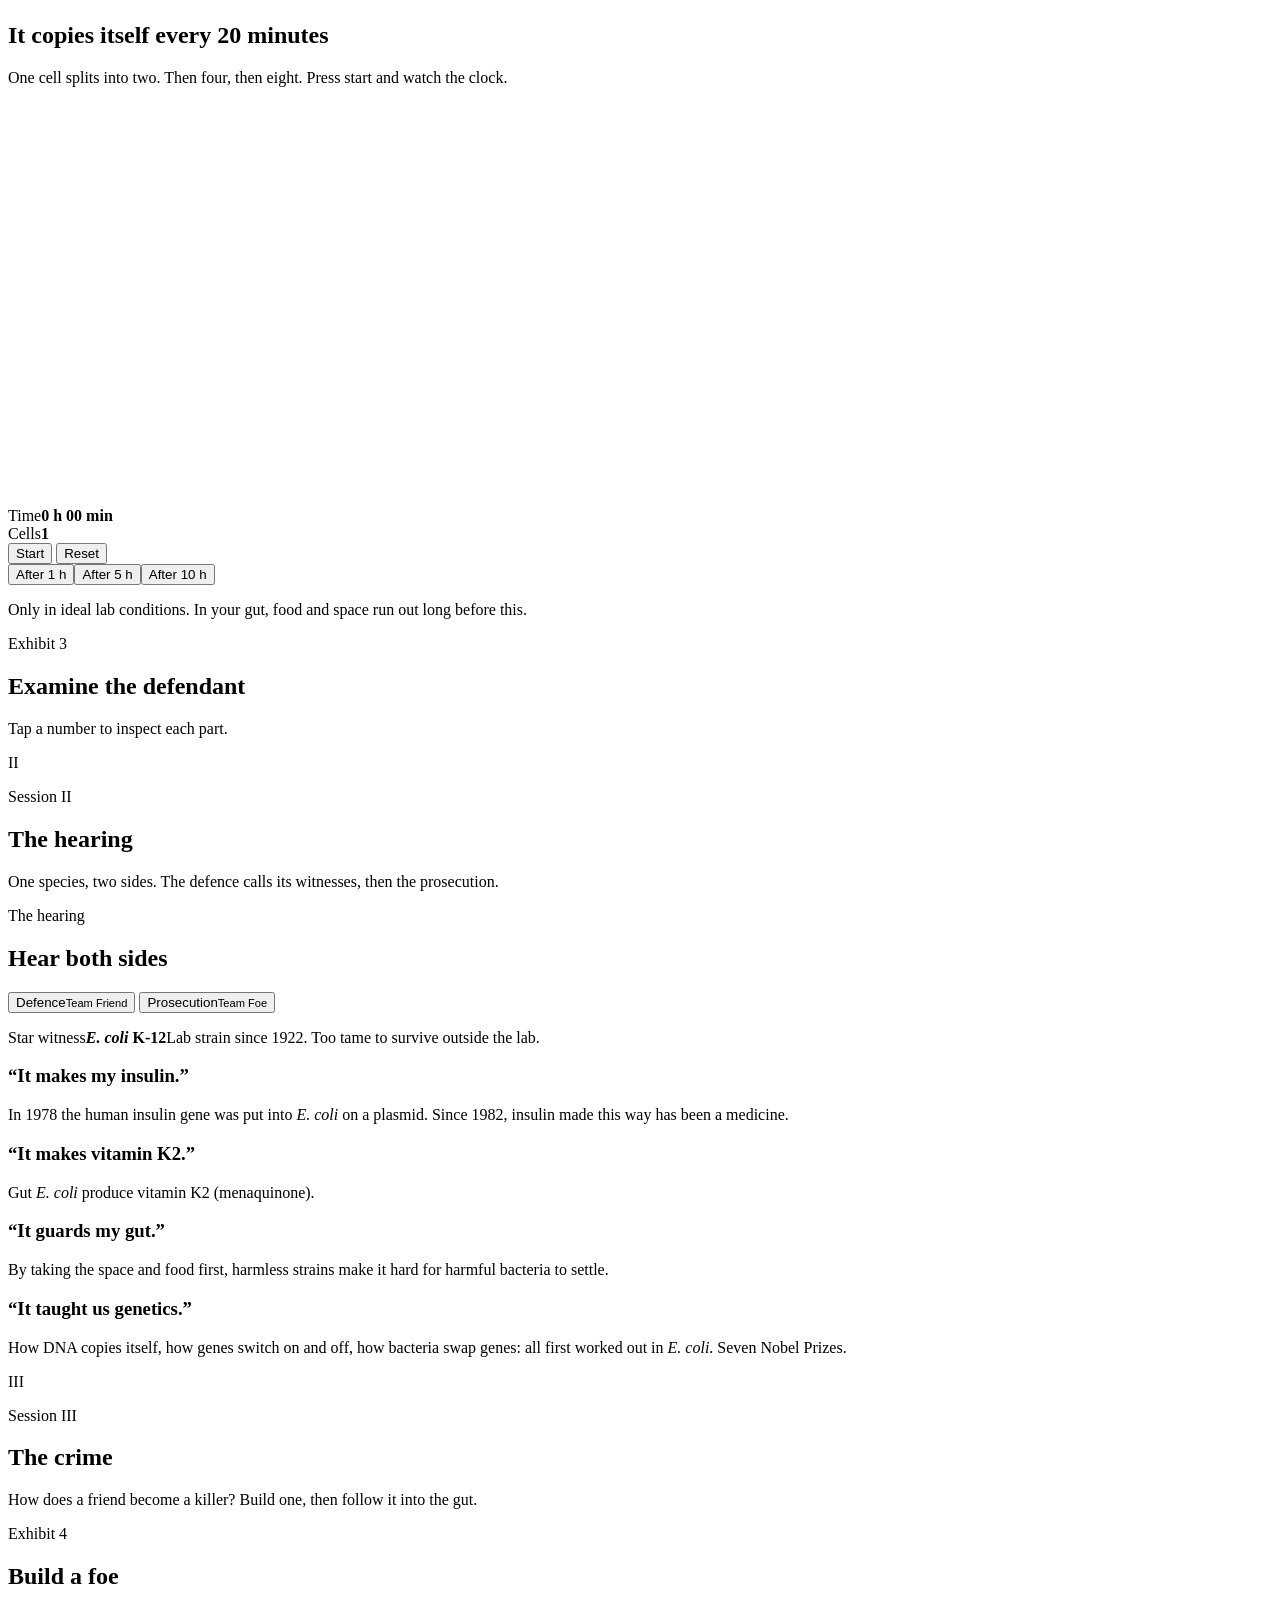
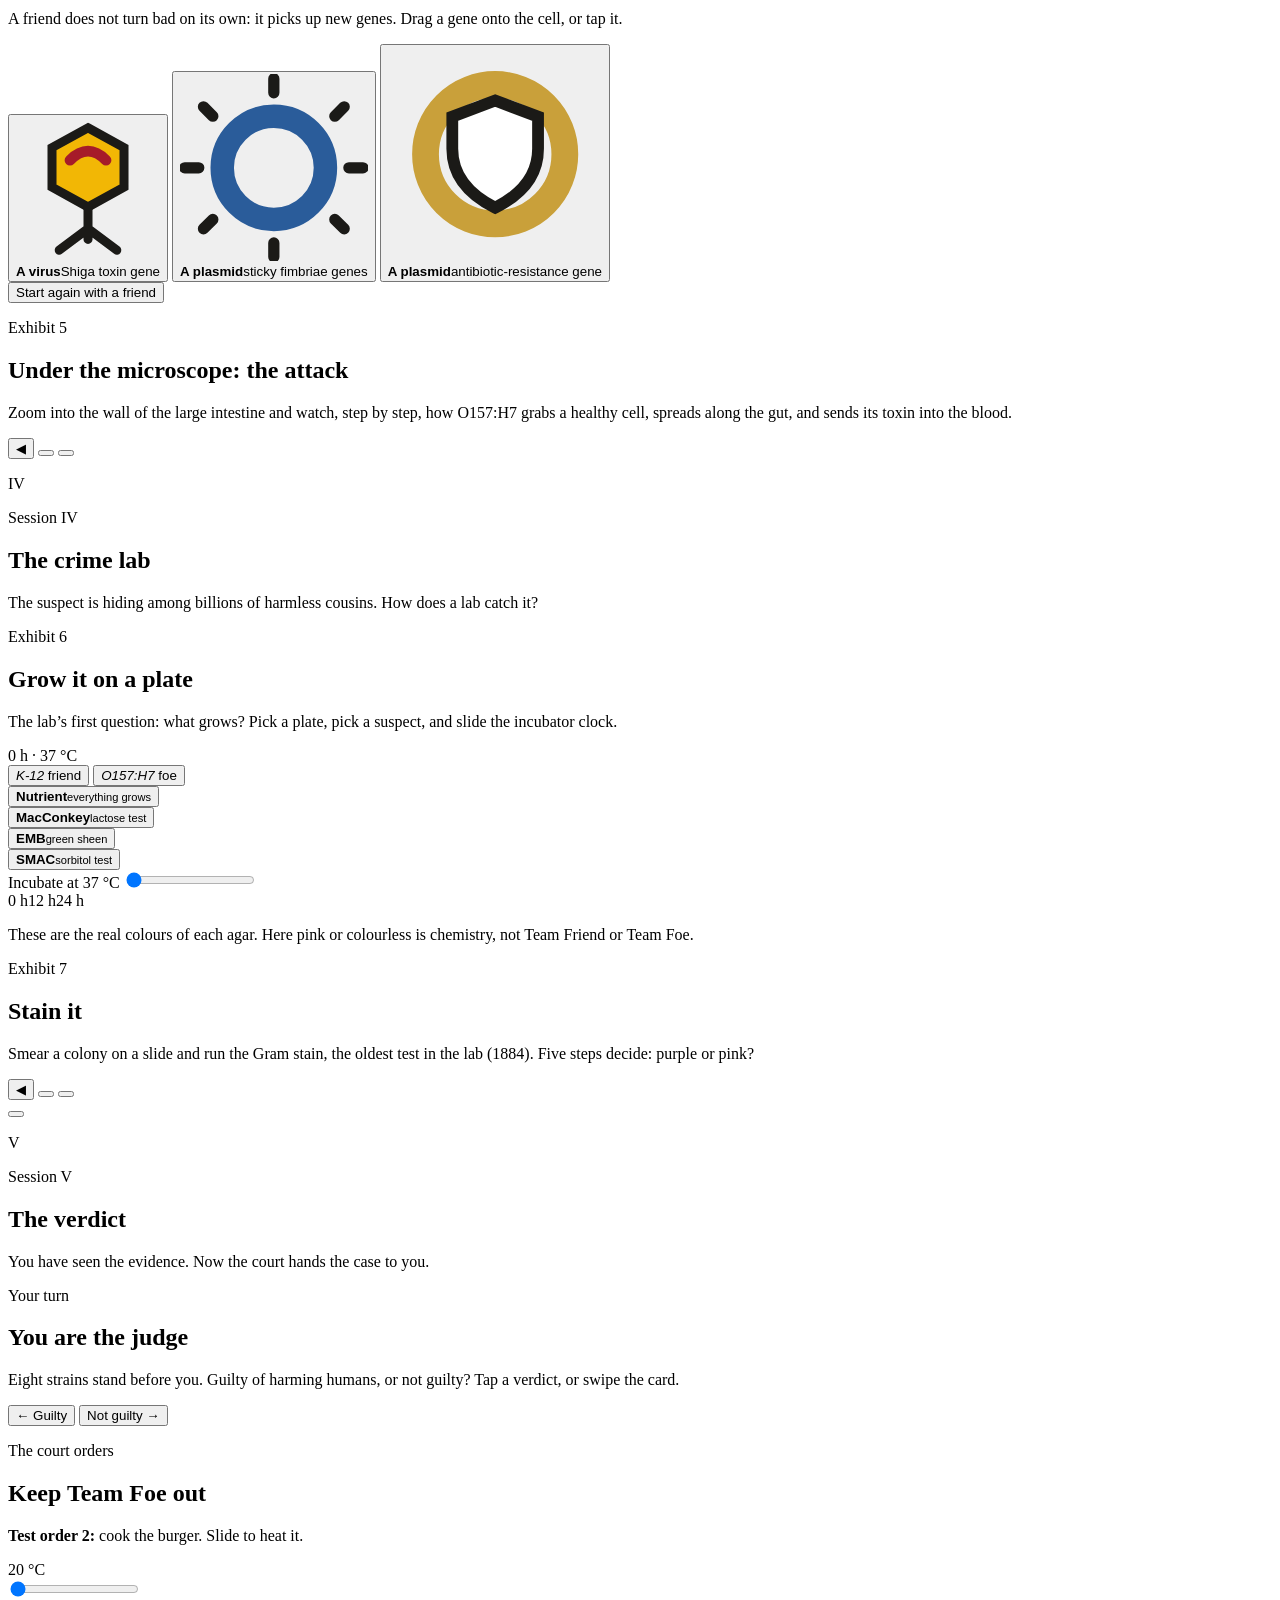
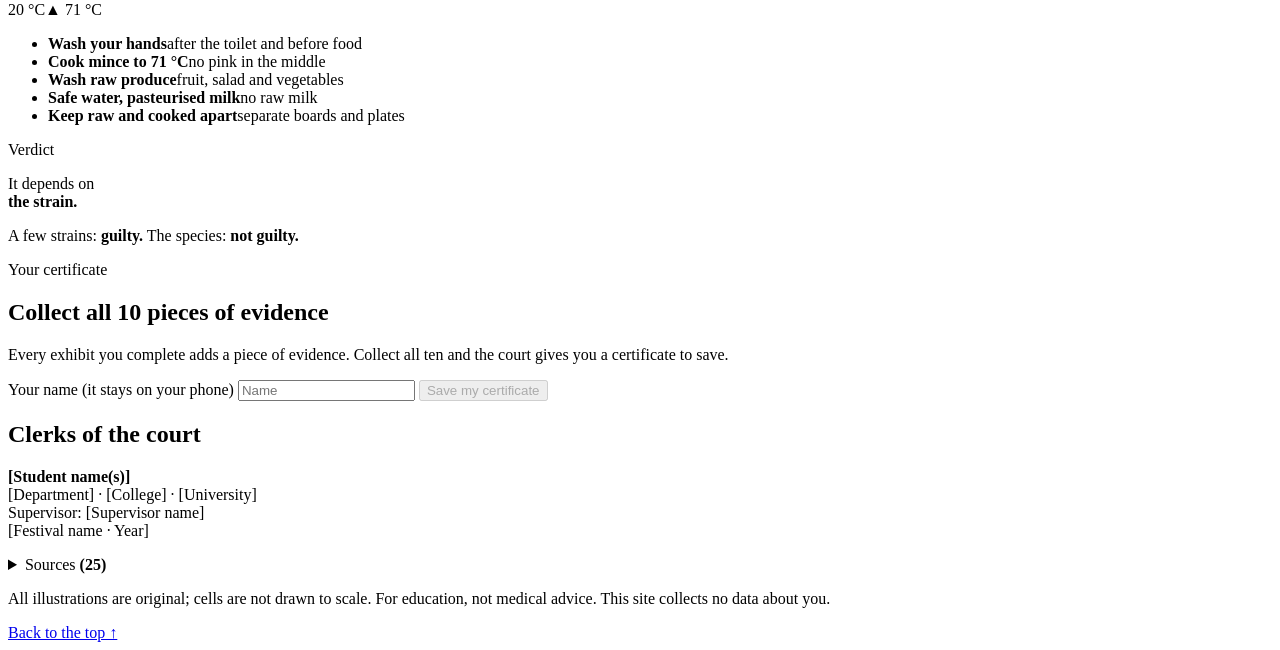
==== commit 193a3c8b: "Five court sessions, plating and Gram stain exhibits - New exhibits: grow it on a plate (Nutrient, M" ====
--- a/src/index.html
+++ b/src/index.html
@@ -14,7 +14,7 @@
 <body data-side="friend">
 
 <button class="lang" id="langBtn" type="button" aria-label="Change language"><span class="to-ar">عربي</span><span class="to-en">EN</span></button>
-<a class="evi-pill" id="eviPill" href="#cert" aria-label="Evidence collected"><span aria-hidden="true">🏅</span> <b id="eviCount">0</b>/8</a>
+<a class="evi-pill" id="eviPill" href="#cert" aria-label="Evidence collected"><span aria-hidden="true">🏅</span> <b id="eviCount">0</b>/10</a>
 <div class="toast" id="toast" role="status" aria-live="polite"></div>
 <div class="prog" id="prog" aria-hidden="true"><i></i></div>
 <button class="menu-btn" id="menuBtn" type="button" aria-expanded="false" aria-controls="menuPanel"><span aria-hidden="true">☰</span> <span data-i18n="menu">Exhibits</span></button>
@@ -25,15 +25,34 @@
 <header class="hero sec" id="top">
   <p class="court"><span data-i18n="court1">In the court of public health</span><span data-i18n="court2">Case no. 1885</span></p>
   <h1 data-i18n="title">The People <i>v.</i> <em>E.&nbsp;coli</em></h1>
-  <p class="lede" data-i18n="lede">One species is on trial. <b class="g">Most of it is a friend.</b> <b class="r">A few strains are not.</b><br><strong>You are the judge.</strong></p>
+  <p class="lede" data-i18n="lede">One species is on trial. <b class="g">Some call it a friend.</b> <b class="r">Some call it a killer.</b><br><strong>You are the judge.</strong></p>
   <div class="hero-art"><!--ART:HERO--></div>
+  <div class="poll" id="poll">
+    <p class="poll-q" data-i18n="pollQ">Before the trial: what is your verdict on <em>E.&nbsp;coli</em> right now?</p>
+    <div class="poll-btns">
+      <button type="button" class="chip v-friend" data-vote="friend" data-i18n="vFriend">Friend</button>
+      <button type="button" class="chip v-foe" data-vote="foe" data-i18n="vFoe">Foe</button>
+      <button type="button" class="chip" data-vote="unsure" data-i18n="vUnsure">Not sure</button>
+    </div>
+    <p class="poll-done" id="pollDone" aria-live="polite"></p>
+  </div>
+  <p class="howto" data-i18n="howto">Finish an exhibit to win a piece of evidence 🏅. Collect all 10 and the court gives you a certificate.</p>
   <div class="hero-links">
     <a class="btn solid skip" href="#judge" data-i18n="skip">Skip to the trial →</a>
-    <a class="scroll" href="#size" data-i18n="scroll">Or scroll to enter the court <span aria-hidden="true">↓</span></a>
+    <a class="scroll" href="#act1" data-i18n="scroll">Or scroll to enter the court <span aria-hidden="true">↓</span></a>
   </div>
 </header>
 
 <main>
+
+<!-- Session I -->
+<div class="act" id="act1">
+  <span class="act-n" aria-hidden="true">I</span>
+  <p class="act-k" data-i18n="act1K">Session I</p>
+  <h2 data-i18n="act1H">Who is the defendant?</h2>
+  <p class="act-p" data-i18n="act1P">Before you judge anyone, look closely. How big is it? How fast does it grow? What is it made of?</p>
+</div>
+
 
 <!-- 2. How small? -->
 <section class="sec" id="size">
@@ -49,6 +68,7 @@
     <p class="zoom-cap" id="zoomCap"></p>
     <div class="btns"><button class="btn" id="zoomOut" disabled data-i18n="zoomOut">− Zoom out</button><button class="btn solid" id="zoomIn" data-i18n="zoomIn">Zoom in +</button></div>
   </div>
+  <p class="takeaway" data-k="zoom" aria-live="polite"></p>
 </section>
 
 <!-- 3. 20 minutes -->
@@ -71,6 +91,7 @@
     </div>
     <p class="note" data-i18n="simNote">Only in ideal lab conditions. In your gut, food and space run out long before this.</p>
   </div>
+  <p class="takeaway" data-k="sim" aria-live="polite"></p>
 </section>
 
 <!-- 4. Inside the cell -->
@@ -80,7 +101,17 @@
   <p data-i18n="insideP">Tap a number to inspect each part.</p>
   <div class="anat-wrap"><!--ART:ANATOMY--></div>
   <div class="part-card" id="partCard" aria-live="polite"></div>
-</section>
+  <p class="takeaway" data-k="parts" aria-live="polite"></p>
+</section>
+
+<!-- Session II -->
+<div class="act" id="act2">
+  <span class="act-n" aria-hidden="true">II</span>
+  <p class="act-k" data-i18n="act2K">Session II</p>
+  <h2 data-i18n="act2H">The hearing</h2>
+  <p class="act-p" data-i18n="act2P">One species, two sides. The defence calls its witnesses, then the prosecution.</p>
+</div>
+
 
 <!-- 5. The hearing: friend / foe switch -->
 <section class="sec hearing" id="hearing">
@@ -110,7 +141,17 @@
     <article class="scene-card"><!--ART:CHAIN--><div data-i18n="sChain"><h3>Exhibit B: how it reaches you</h3><p>Cattle carry O157:H7 without getting ill. It reaches people through undercooked minced meat, raw milk, unwashed produce, dirty water and unwashed hands.</p></div></article>
     <article class="scene-card plain"><div data-i18n="sRes"><h3>Exhibit C: resisting treatment</h3><p>ESBL-producing and multidrug-resistant <em>E. coli</em> are a major global health problem: some of our most important antibiotics no longer work on them.</p></div></article>
   </div>
-</section>
+  <p class="takeaway" data-k="sides" aria-live="polite"></p>
+</section>
+
+<!-- Session III -->
+<div class="act" id="act3">
+  <span class="act-n" aria-hidden="true">III</span>
+  <p class="act-k" data-i18n="act3K">Session III</p>
+  <h2 data-i18n="act3H">The crime</h2>
+  <p class="act-p" data-i18n="act3P">How does a friend become a killer? Build one, then follow it into the gut.</p>
+</div>
+
 
 <!-- Exhibit 4: build a foe -->
 <section class="sec" id="build">
@@ -125,7 +166,85 @@
     <button class="gene" type="button" data-gene="res"><svg viewBox="0 0 40 40" aria-hidden="true"><circle cx="20" cy="20" r="13" fill="none" stroke="#C9A03A" stroke-width="5"/><path d="M20 10 l8 3 v6 q0 7 -8 11 q-8 -4 -8 -11 v-6 z" fill="#fff" stroke="#1B1A17" stroke-width="2.2"/></svg><span data-i18n="gRes"><b>A plasmid</b>antibiotic-resistance gene</span></button>
   </div>
   <button class="btn wide" id="buildReset" type="button" data-i18n="buildReset">Start again with a friend</button>
-</section>
+  <p class="takeaway" data-k="build" aria-live="polite"></p>
+</section>
+
+<!-- Exhibit 5: under the microscope -->
+<section class="sec" id="attack">
+  <p class="kicker" data-i18n="ex5">Exhibit 5</p>
+  <h2 data-i18n="attackH">Under the microscope: the attack</h2>
+  <p data-i18n="attackP">Zoom into the wall of the large intestine and watch, step by step, how O157:H7 grabs a healthy cell, spreads along the gut, and sends its toxin into the blood.</p>
+  <div class="attack-stage" id="attackStage" data-step="0"><!--ART:ATTACK--></div>
+  <div class="attack-dots" id="attackDots" role="tablist"></div>
+  <div class="attack-card" id="attackCard" aria-live="polite"></div>
+  <div class="attack-btns">
+    <button class="btn" id="attackPrev" type="button" aria-label="Back">◀</button>
+    <button class="btn" id="attackPlay" type="button"></button>
+    <button class="btn solid" id="attackNext" type="button"></button>
+  </div>
+  <p class="takeaway" data-k="attack" aria-live="polite"></p>
+</section>
+
+<!-- Session IV -->
+<div class="act" id="act4">
+  <span class="act-n" aria-hidden="true">IV</span>
+  <p class="act-k" data-i18n="act4K">Session IV</p>
+  <h2 data-i18n="act4H">The crime lab</h2>
+  <p class="act-p" data-i18n="act4P">The suspect is hiding among billions of harmless cousins. How does a lab catch it?</p>
+</div>
+
+
+<!-- Exhibit 6: grow it on a plate -->
+<section class="sec" id="culture">
+  <p class="kicker" data-i18n="ex6">Exhibit 6</p>
+  <h2 data-i18n="cultH">Grow it on a plate</h2>
+  <p data-i18n="cultP">The lab’s first question: what grows? Pick a plate, pick a suspect, and slide the incubator clock.</p>
+  <div class="plate" id="plate" data-medium="nut" data-strain="k12" style="--g:0">
+    <div class="plate-art"><!--ART:PLATE--><span class="plate-read" id="plateRead" dir="auto">0 h · 37 °C</span></div>
+    <div class="strain-sw" role="group" aria-label="Choose a strain">
+      <button type="button" class="chip k12" data-strain="k12" aria-pressed="true" data-i18n="cultK12"><i>K-12</i> friend</button>
+      <button type="button" class="chip o157" data-strain="o157" aria-pressed="false" data-i18n="cultO157"><i>O157:H7</i> foe</button>
+    </div>
+    <div class="labsteps" role="group" aria-label="Choose an agar">
+      <article><button type="button" class="medium" data-medium="nut" aria-pressed="true"><i class="sw sw-nut"></i><b>Nutrient</b><small data-i18n="mNut">everything grows</small></button></article>
+      <article><button type="button" class="medium" data-medium="mac" aria-pressed="false"><i class="sw sw-mac"></i><b>MacConkey</b><small data-i18n="mMac">lactose test</small></button></article>
+      <article><button type="button" class="medium" data-medium="emb" aria-pressed="false"><i class="sw sw-emb"></i><b>EMB</b><small data-i18n="mEmb">green sheen</small></button></article>
+      <article><button type="button" class="medium" data-medium="smac" aria-pressed="false"><i class="sw sw-smac"></i><b>SMAC</b><small data-i18n="mSmac">sorbitol test</small></button></article>
+    </div>
+    <label class="hours-l" for="cultHours" data-i18n="cultHours">Incubate at 37 °C</label>
+    <input type="range" class="range" id="cultHours" min="0" max="24" step="1" value="0" autocomplete="off" aria-label="Hours in the incubator">
+    <div class="hours-scale" dir="ltr"><span>0 h</span><span>12 h</span><span>24 h</span></div>
+    <div class="plate-card" id="plateCard" aria-live="polite"></div>
+    <p class="note" data-i18n="cultNote">These are the real colours of each agar. Here pink or colourless is chemistry, not Team Friend or Team Foe.</p>
+  </div>
+  <p class="takeaway" data-k="culture" aria-live="polite"></p>
+</section>
+
+<!-- Exhibit 7: Gram stain -->
+<section class="sec" id="stain">
+  <p class="kicker" data-i18n="ex7">Exhibit 7</p>
+  <h2 data-i18n="stainH">Stain it</h2>
+  <p data-i18n="stainP">Smear a colony on a slide and run the Gram stain, the oldest test in the lab (1884). Five steps decide: purple or pink?</p>
+  <div class="attack-stage smear" id="stainStage" data-step="0" data-err="0"><!--ART:SMEAR--></div>
+  <div class="attack-dots" id="stainDots" role="tablist"></div>
+  <div class="attack-card" id="stainCard" aria-live="polite"></div>
+  <div class="attack-btns">
+    <button class="btn stp-prev" id="stainPrev" type="button" aria-label="Back">◀</button>
+    <button class="btn" id="stainPlay" type="button"></button>
+    <button class="btn solid" id="stainNext" type="button"></button>
+  </div>
+  <button class="btn wide oops" id="stainOops" type="button"></button>
+  <p class="takeaway" data-k="stain" aria-live="polite"></p>
+</section>
+
+<!-- Session V -->
+<div class="act" id="act5">
+  <span class="act-n" aria-hidden="true">V</span>
+  <p class="act-k" data-i18n="act5K">Session V</p>
+  <h2 data-i18n="act5H">The verdict</h2>
+  <p class="act-p" data-i18n="act5P">You have seen the evidence. Now the court hands the case to you.</p>
+</div>
+
 
 <!-- 6. You are the judge -->
 <section class="sec" id="judge">
@@ -173,21 +292,7 @@
       data-tag="The cloaked one" data-why="Guilty. Its K1 capsule hides it, and it can cause meningitis in newborns."
       data-tag-ar="المتخفّية" data-why-ar="مذنبة. محفظتها K1 تخفيها، وقد تسبب التهاب السحايا عند حديثي الولادة."><div class="n"><!--ART:J7N--></div><div class="c"><!--ART:J7C--></div></div>
   </template>
-</section>
-
-<!-- Exhibit 5: under the microscope -->
-<section class="sec" id="attack">
-  <p class="kicker" data-i18n="ex5">Exhibit 5</p>
-  <h2 data-i18n="attackH">Under the microscope: the attack</h2>
-  <p data-i18n="attackP">Zoom into the wall of the large intestine and watch, step by step, how O157:H7 grabs a healthy cell, spreads along the gut, and sends its toxin into the blood.</p>
-  <div class="attack-stage" id="attackStage" data-step="0"><!--ART:ATTACK--></div>
-  <div class="attack-dots" id="attackDots" role="tablist"></div>
-  <div class="attack-card" id="attackCard" aria-live="polite"></div>
-  <div class="attack-btns">
-    <button class="btn" id="attackPrev" type="button" aria-label="Back">◀</button>
-    <button class="btn" id="attackPlay" type="button"></button>
-    <button class="btn solid" id="attackNext" type="button"></button>
-  </div>
+  <p class="takeaway" data-k="judge" aria-live="polite"></p>
 </section>
 
 <!-- 7. Stay safe -->
@@ -208,6 +313,7 @@
     <li style="--i:3"><span class="ic"><!--ART:I_WATER--></span><span class="tx" data-i18n="o4"><b>Safe water, pasteurised milk</b>no raw milk</span></li>
     <li style="--i:4"><span class="ic"><!--ART:I_SEPARATE--></span><span class="tx" data-i18n="o5"><b>Keep raw and cooked apart</b>separate boards and plates</span></li>
   </ul>
+  <p class="takeaway" data-k="cook" aria-live="polite"></p>
 </section>
 
 <!-- 8. Verdict and credits -->
@@ -215,14 +321,15 @@
   <div class="scales"><!--ART:SCALES--></div>
   <p class="kicker" data-i18n="vK">Verdict</p>
   <p class="vbig" data-i18n="vBig">It depends on<br><b>the strain.</b></p>
+  <p class="vote-back" id="voteBack" hidden></p>
   <p data-i18n="vSub">A few strains: <b class="r">guilty.</b> The species: <b class="g">not guilty.</b></p>
 </section>
 
 <!-- Certificate -->
 <section class="sec cert" id="cert">
   <p class="kicker" data-i18n="certK">Your certificate</p>
-  <h2 data-i18n="certH">Collect all 8 pieces of evidence</h2>
-  <p data-i18n="certP">Every exhibit you complete adds a piece of evidence. Collect all eight and the court gives you a certificate to save.</p>
+  <h2 data-i18n="certH">Collect all 10 pieces of evidence</h2>
+  <p data-i18n="certP">Every exhibit you complete adds a piece of evidence. Collect all ten and the court gives you a certificate to save.</p>
   <ul class="evi-grid" id="eviGrid"></ul>
   <div class="cert-form">
     <label for="certName" data-i18n="certName">Your name (it stays on your phone)</label>
@@ -237,7 +344,7 @@
 <footer class="sec credits">
   <h2 data-i18n="credH">Clerks of the court</h2>
   <p data-i18n="credP"><b>[Student name(s)]</b><br>[Department] · [College] · [University]<br>Supervisor: [Supervisor name]<br>[Festival name · Year]</p>
-  <details class="srcs"><summary><span data-i18n="srcH">Sources</span> <b dir="ltr">(22)</b></summary>
+  <details class="srcs"><summary><span data-i18n="srcH">Sources</span> <b dir="ltr">(25)</b></summary>
   <ol class="refs" dir="ltr">
     <li>Escherich T. Fortschr Med 1885;3:515–22.</li>
     <li>Bachmann BJ. Bacteriol Rev 1972;36:525–57.</li>
@@ -261,6 +368,9 @@
     <li>CDC. <i>E. coli</i> (Escherichia coli): STEC.</li>
     <li>USDA FSIS. Safe minimum internal temperatures.</li>
     <li>NobelPrize.org.</li>
+    <li>March SB, Ratnam S. <i>J Clin Microbiol</i> 1986;23:869–72.</li>
+    <li>Leininger DJ, Roberson JR, Elvinger F. <i>J Vet Diagn Invest</i> 2001;13:273–5.</li>
+    <li>Coico R. Gram staining. <i>Curr Protoc Microbiol</i> 2005;Appendix 3C.</li>
   </ol></details>
   <p class="fine" data-i18n="fine">All illustrations are original; cells are not drawn to scale. For education, not medical advice. This site collects no data about you.</p>
   <a class="scroll" href="#top" data-i18n="top">Back to the top ↑</a>
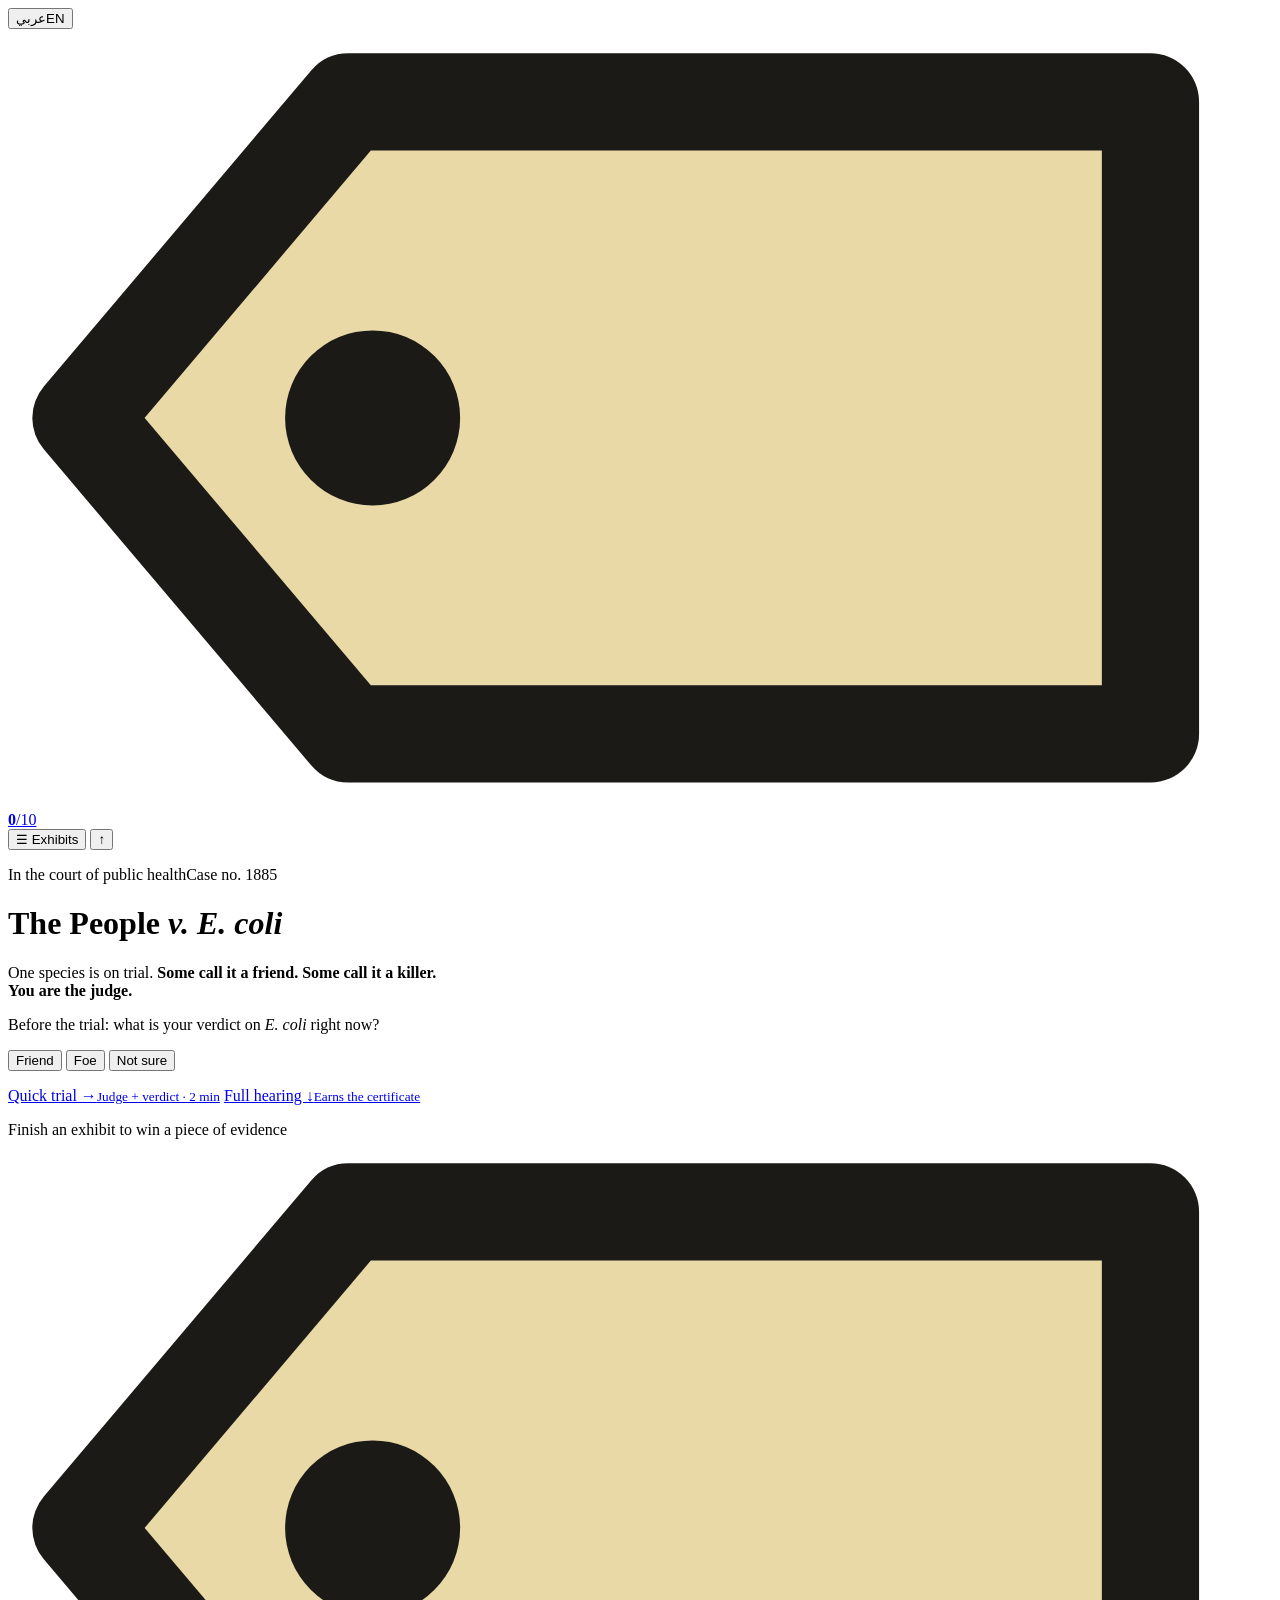
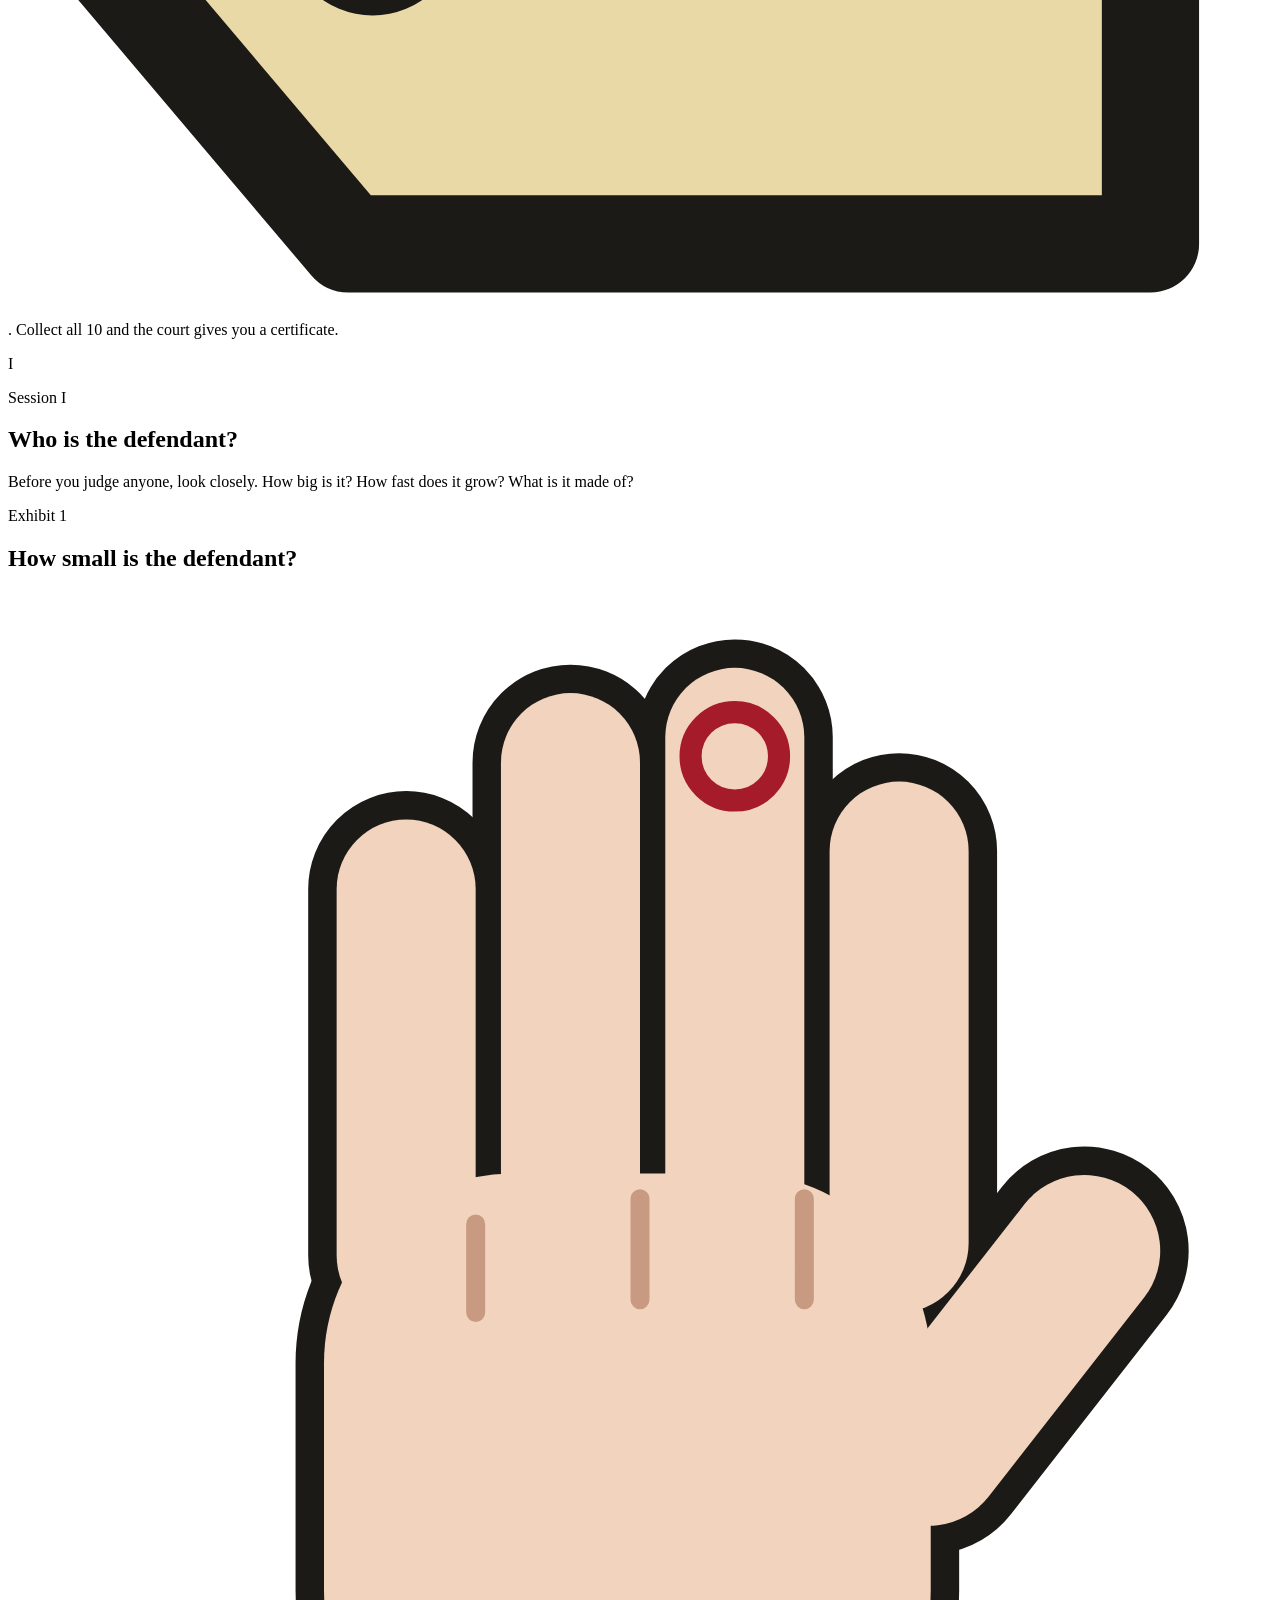
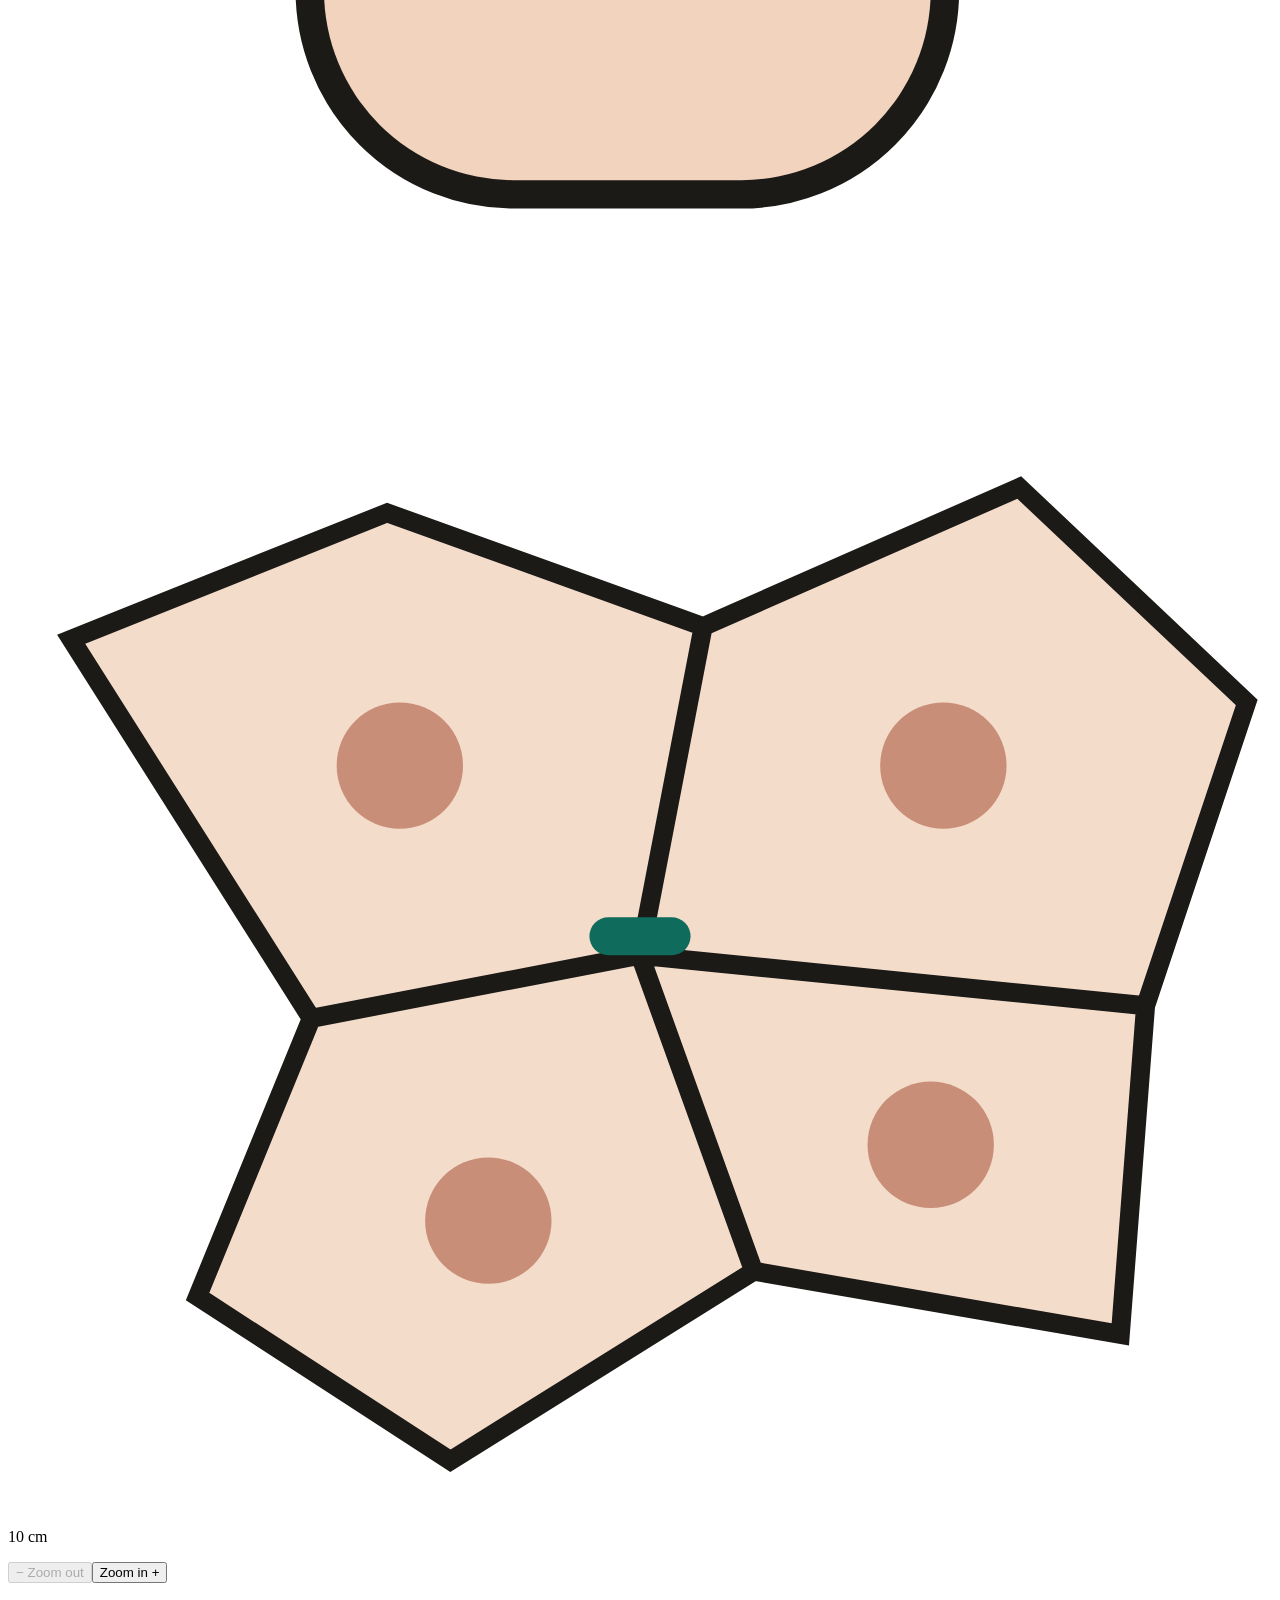
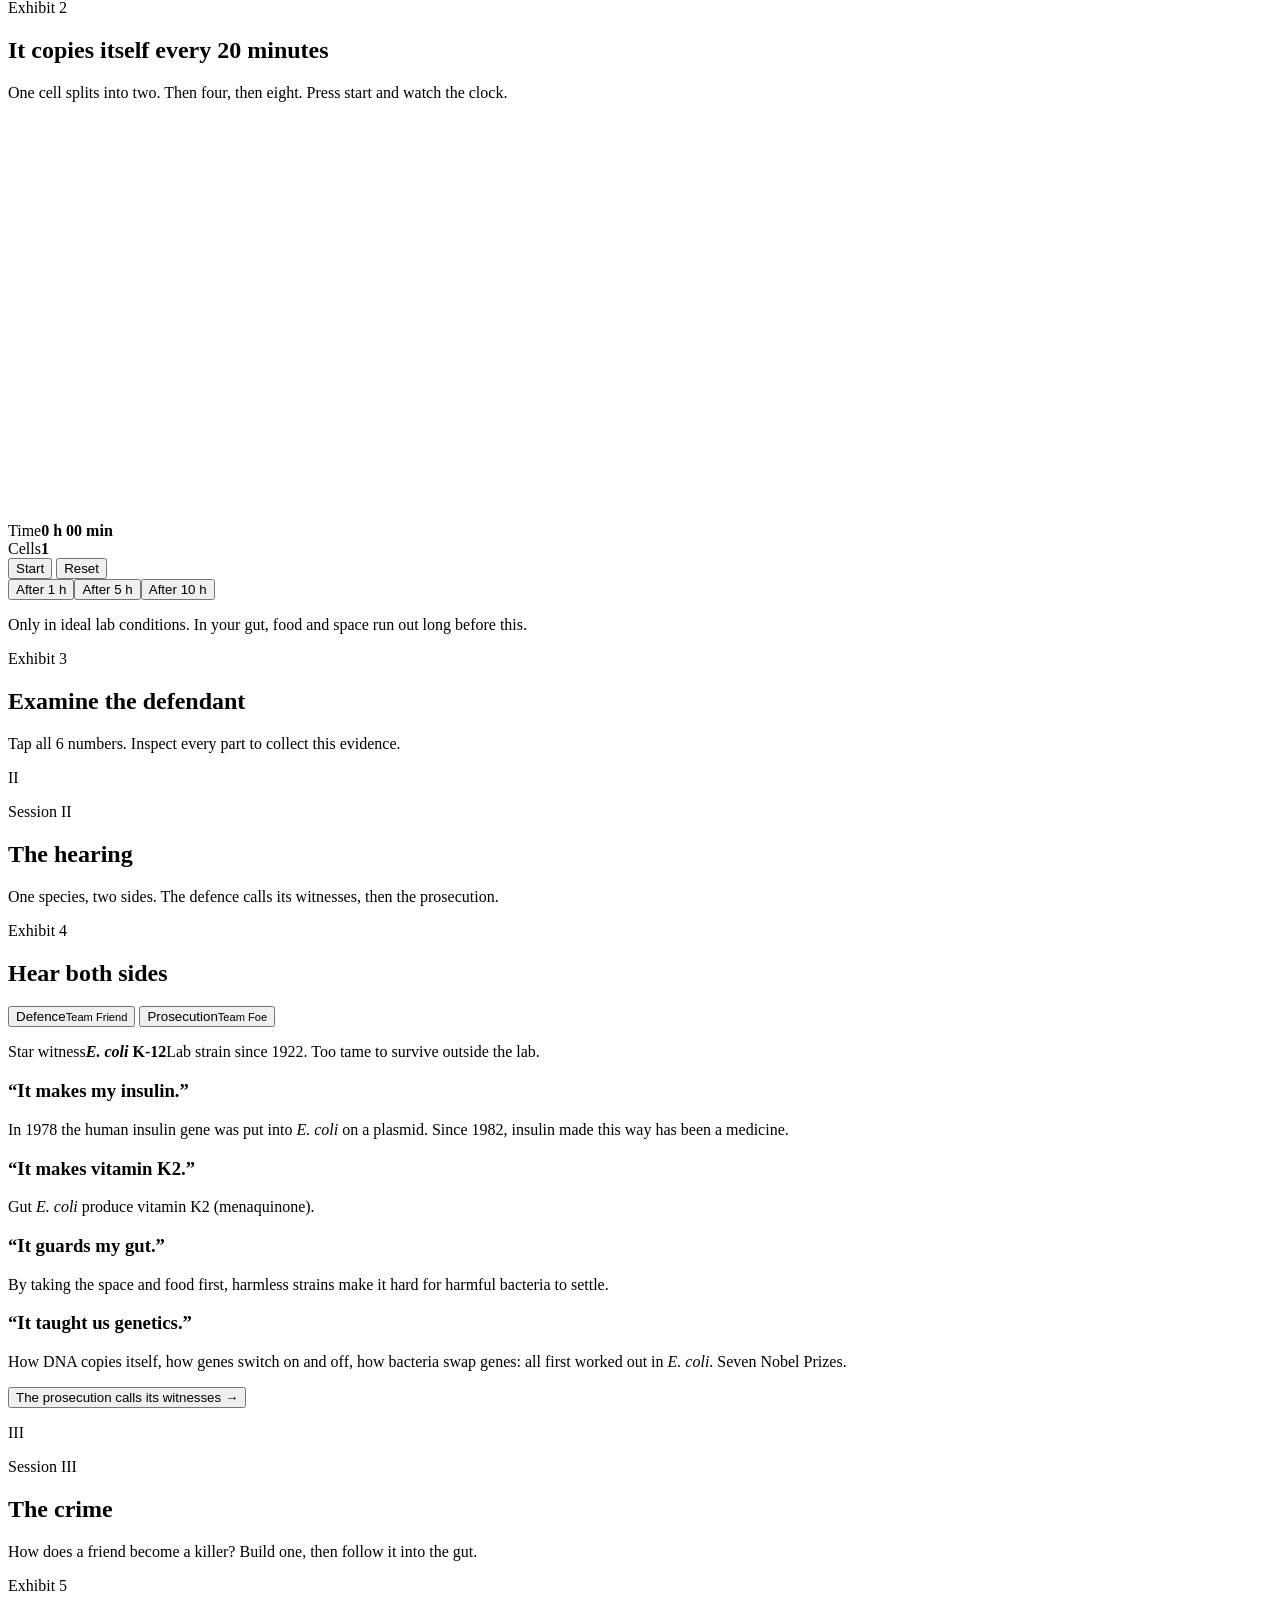
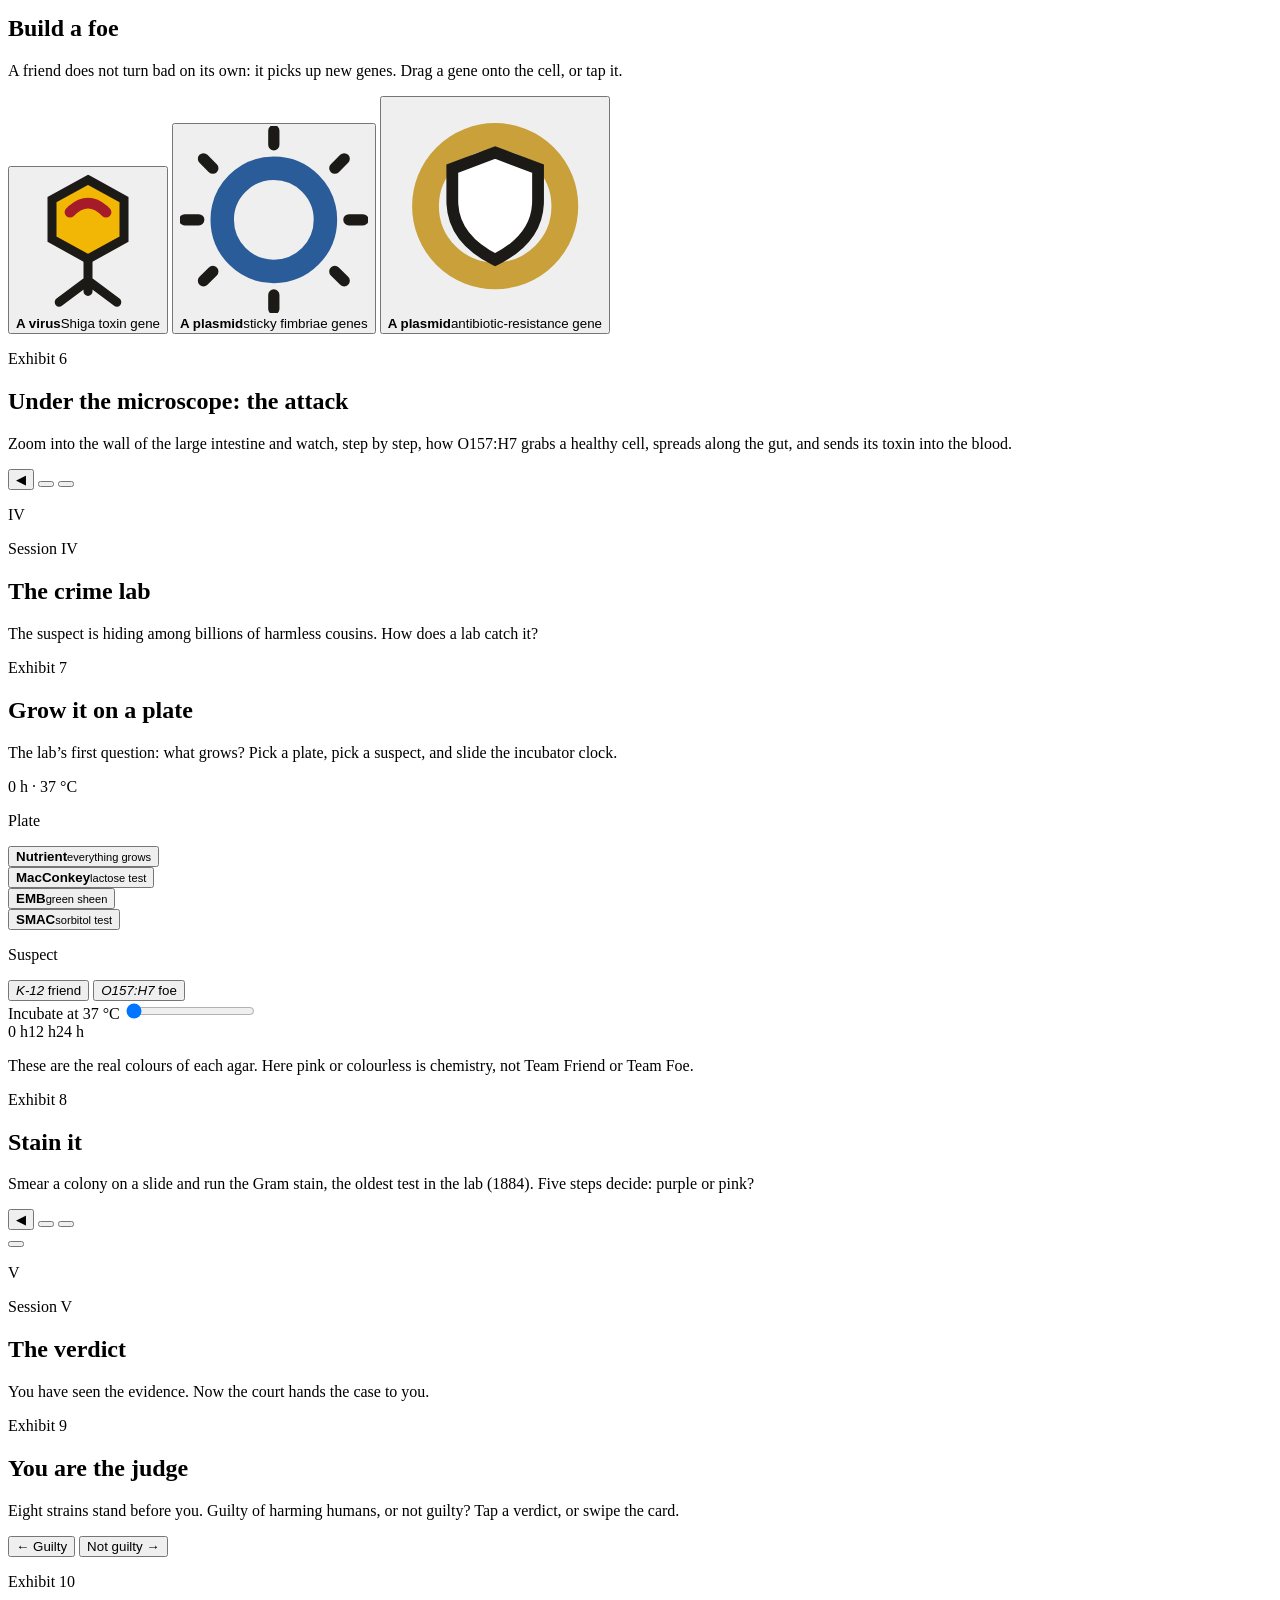
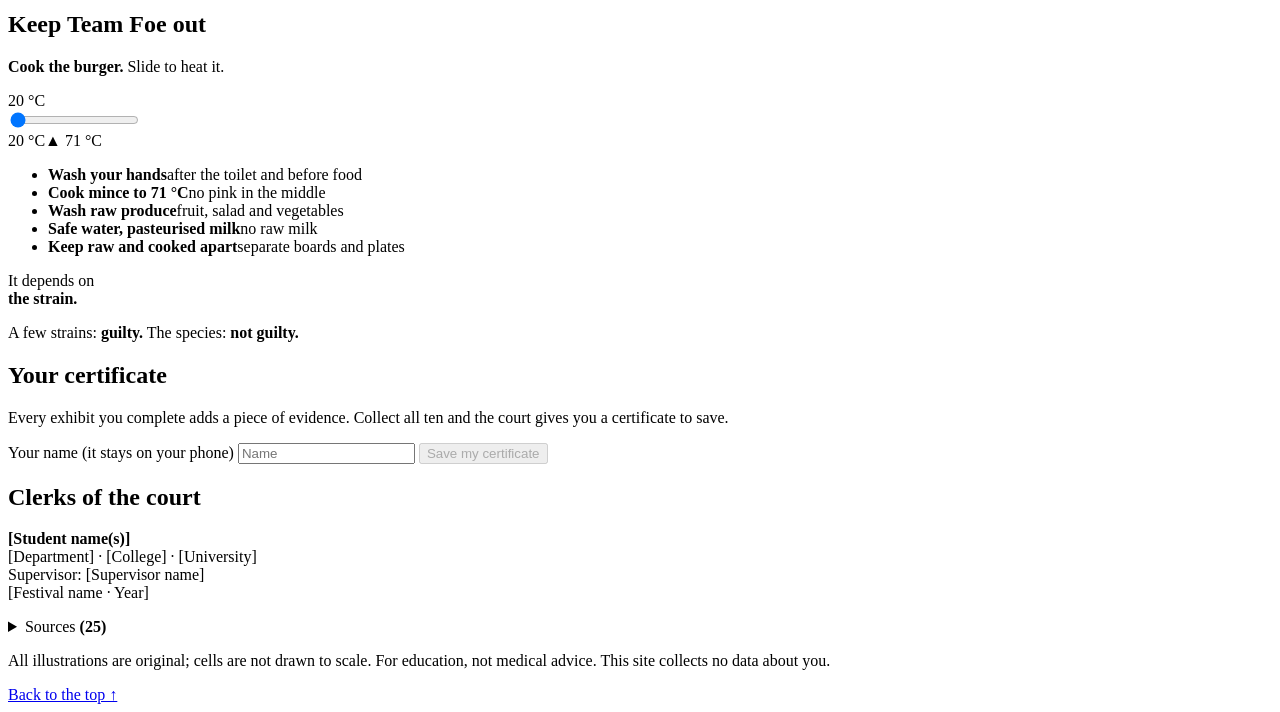
==== commit 1972cabc: "Site v2: two-route hero, Exhibits 1-10, certificate preview Replace the site with the refined v2 cop" ====
--- a/src/index.html
+++ b/src/index.html
@@ -14,8 +14,13 @@
 <body data-side="friend">
 
 <button class="lang" id="langBtn" type="button" aria-label="Change language"><span class="to-ar">عربي</span><span class="to-en">EN</span></button>
-<a class="evi-pill" id="eviPill" href="#cert" aria-label="Evidence collected"><span aria-hidden="true">🏅</span> <b id="eviCount">0</b>/10</a>
+<a class="evi-pill" id="eviPill" href="#cert" aria-label="Evidence collected"><svg class="tag-ic" viewBox="0 0 26 16" aria-hidden="true"><path d="M7 1.5h16.5v13H7L1.5 8z" fill="#E9D9A6" stroke="#1B1A17" stroke-width="2" stroke-linejoin="round"/><circle cx="7.5" cy="8" r="1.8" fill="#1B1A17"/></svg> <b id="eviCount">0</b>/10</a>
 <div class="toast" id="toast" role="status" aria-live="polite"></div>
+<div class="all-in" id="allIn" role="dialog" aria-labelledby="allInH" hidden>
+  <p class="all-in-h" id="allInH" data-i18n="allInH">All ten pieces of evidence are in.</p>
+  <p data-i18n="allInP">The court has everything it needs. Your certificate is ready.</p>
+  <div class="btns"><a class="btn solid claim-go" href="#cert" id="allInGo" data-i18n="allInGo">Claim my certificate</a><button class="btn" type="button" id="allInClose" data-i18n="allInClose">Later</button></div>
+</div>
 <div class="prog" id="prog" aria-hidden="true"><i></i></div>
 <button class="menu-btn" id="menuBtn" type="button" aria-expanded="false" aria-controls="menuPanel"><span aria-hidden="true">☰</span> <span data-i18n="menu">Exhibits</span></button>
 <nav class="menu-panel" id="menuPanel" hidden aria-label="Exhibits"><ol id="menuList"></ol></nav>
@@ -36,11 +41,11 @@
     </div>
     <p class="poll-done" id="pollDone" aria-live="polite"></p>
   </div>
-  <p class="howto" data-i18n="howto">Finish an exhibit to win a piece of evidence 🏅. Collect all 10 and the court gives you a certificate.</p>
-  <div class="hero-links">
-    <a class="btn solid skip" href="#judge" data-i18n="skip">Skip to the trial →</a>
-    <a class="scroll" href="#act1" data-i18n="scroll">Or scroll to enter the court <span aria-hidden="true">↓</span></a>
-  </div>
+  <div class="routes" role="group" aria-label="Choose your route">
+    <a class="btn solid route" href="#judge" data-i18n="skip">Quick trial →<small>Judge + verdict · 2 min</small></a>
+    <a class="btn route" href="#act1" data-i18n="scroll">Full hearing ↓<small>Earns the certificate</small></a>
+  </div>
+  <p class="howto" data-i18n="howto">Finish an exhibit to win a piece of evidence <svg class="tag-ic" viewBox="0 0 26 16" aria-hidden="true"><path d="M7 1.5h16.5v13H7L1.5 8z" fill="#E9D9A6" stroke="#1B1A17" stroke-width="2" stroke-linejoin="round"/><circle cx="7.5" cy="8" r="1.8" fill="#1B1A17"/></svg>. Collect all 10 and the court gives you a certificate.</p>
 </header>
 
 <main>
@@ -98,7 +103,7 @@
 <section class="sec" id="inside">
   <p class="kicker" data-i18n="ex3">Exhibit 3</p>
   <h2 data-i18n="insideH">Examine the defendant</h2>
-  <p data-i18n="insideP">Tap a number to inspect each part.</p>
+  <p data-i18n="insideP">Tap all 6 numbers. Inspect every part to collect this evidence.</p>
   <div class="anat-wrap"><!--ART:ANATOMY--></div>
   <div class="part-card" id="partCard" aria-live="polite"></div>
   <p class="takeaway" data-k="parts" aria-live="polite"></p>
@@ -115,7 +120,7 @@
 
 <!-- 5. The hearing: friend / foe switch -->
 <section class="sec hearing" id="hearing">
-  <p class="kicker" data-i18n="hearK">The hearing</p>
+  <p class="kicker" data-i18n="ex4">Exhibit 4</p>
   <h2 data-i18n="hearH">Hear both sides</h2>
   <div class="switch" role="tablist" aria-label="Choose a side">
     <button role="tab" id="tabFriend" aria-selected="true" data-side="friend" data-i18n="tabF">Defence<small>Team Friend</small></button>
@@ -130,16 +135,19 @@
     <article class="scene-card"><!--ART:VITK--><div data-i18n="sK"><h3>“It makes vitamin K2.”</h3><p>Gut <em>E. coli</em> produce vitamin K2 (menaquinone).</p></div></article>
     <article class="scene-card"><!--ART:GUARD--><div data-i18n="sG"><h3>“It guards my gut.”</h3><p>By taking the space and food first, harmless strains make it hard for harmful bacteria to settle.</p></div></article>
     <article class="scene-card plain"><div data-i18n="sGen"><h3>“It taught us genetics.”</h3><p>How DNA copies itself, how genes switch on and off, how bacteria swap genes: all first worked out in <em>E. coli</em>. Seven Nobel Prizes.</p></div></article>
+    <button class="btn solid wide hand-over" type="button" data-go="foe" data-i18n="toFoe">The prosecution calls its witnesses →</button>
   </div>
 
   <div class="side-panel" id="panelFoe" role="tabpanel" aria-labelledby="tabFoe" hidden>
     <div class="witness wanted"><div class="portrait"><!--ART:MUGSHOT--></div>
       <p data-i18n="wE"><span>Wanted</span><b><em>E. coli</em> O157:H7</b>Carries Shiga toxin. As few as 1–100 cells can make you ill.</p></div>
-    <article class="scene-card"><!--ART:TOXIN--><div data-i18n="sTox"><h3>Exhibit A: Shiga toxin</h3><p>It damages cells lining the gut and blood vessels. In some children it leads to kidney failure (HUS).</p></div></article>
+    <article class="scene-card"><!--ART:TOXIN--><div data-i18n="sTox"><h3>Count 1: Shiga toxin</h3><p>It damages cells lining the gut and blood vessels. In some children it leads to kidney failure (HUS).</p></div></article>
     <div class="gallery-h"><h3 data-i18n="lineup">The line-up</h3><p data-i18n="swipe">Swipe →</p></div>
     <div class="gallery"><!--ART:GALLERY--></div>
-    <article class="scene-card"><!--ART:CHAIN--><div data-i18n="sChain"><h3>Exhibit B: how it reaches you</h3><p>Cattle carry O157:H7 without getting ill. It reaches people through undercooked minced meat, raw milk, unwashed produce, dirty water and unwashed hands.</p></div></article>
-    <article class="scene-card plain"><div data-i18n="sRes"><h3>Exhibit C: resisting treatment</h3><p>ESBL-producing and multidrug-resistant <em>E. coli</em> are a major global health problem: some of our most important antibiotics no longer work on them.</p></div></article>
+    <article class="scene-card"><!--ART:CHAIN--><div data-i18n="sChain"><h3>Count 2: how it reaches you</h3><p>Cattle carry O157:H7 without getting ill. It reaches people through undercooked minced meat, raw milk, unwashed produce, dirty water and unwashed hands.</p></div></article>
+    <article class="scene-card plain"><div data-i18n="sRes"><h3>Count 3: resisting treatment</h3><p>ESBL-producing and multidrug-resistant <em>E. coli</em> are a major global health problem: some of our most important antibiotics no longer work on them.</p></div></article>
+    <p class="heard" id="foeEnd" data-i18n="foeEnd">You have heard both sides.</p>
+    <button class="btn wide hand-over" type="button" data-go="friend" data-i18n="toFriend">← Back to the defence</button>
   </div>
   <p class="takeaway" data-k="sides" aria-live="polite"></p>
 </section>
@@ -155,33 +163,33 @@
 
 <!-- Exhibit 4: build a foe -->
 <section class="sec" id="build">
-  <p class="kicker" data-i18n="ex4">Exhibit 4</p>
+  <p class="kicker" data-i18n="ex5">Exhibit 5</p>
   <h2 data-i18n="buildH">Build a foe</h2>
   <p data-i18n="buildP">A friend does not turn bad on its own: it picks up new genes. Drag a gene onto the cell, or tap it.</p>
   <div class="build-stage" id="buildStage"><!--ART:BUILD--></div>
+  <div class="genes">
+    <button class="gene" type="button" data-gene="tox" aria-pressed="false"><svg viewBox="0 0 40 40" aria-hidden="true"><polygon points="20,3 30,8.5 30,19.5 20,25 10,19.5 10,8.5" fill="#F2B705" stroke="#1B1A17" stroke-width="2.5"/><path d="M20 25 V34 M20 31 l-8 6 M20 31 l8 6" stroke="#1B1A17" stroke-width="2.5" stroke-linecap="round"/><path d="M15 12 q5 -5 10 0" fill="none" stroke="#A61B29" stroke-width="3" stroke-linecap="round"/></svg><span data-i18n="gTox"><b>A virus</b>Shiga toxin gene</span></button>
+    <button class="gene" type="button" data-gene="stick" aria-pressed="false"><svg viewBox="0 0 40 40" aria-hidden="true"><circle cx="20" cy="20" r="11" fill="none" stroke="#2A5C9A" stroke-width="5"/><g stroke="#1B1A17" stroke-width="2.4" stroke-linecap="round"><path d="M20 4 v-3 M33 9 l2 -2 M36 20 h3 M33 31 l2 2 M20 36 v3 M7 31 l-2 2 M4 20 h-3 M7 9 l-2 -2"/></g></svg><span data-i18n="gStick"><b>A plasmid</b>sticky fimbriae genes</span></button>
+    <button class="gene" type="button" data-gene="res" aria-pressed="false"><svg viewBox="0 0 40 40" aria-hidden="true"><circle cx="20" cy="20" r="13" fill="none" stroke="#C9A03A" stroke-width="5"/><path d="M20 10 l8 3 v6 q0 7 -8 11 q-8 -4 -8 -11 v-6 z" fill="#fff" stroke="#1B1A17" stroke-width="2.2"/></svg><span data-i18n="gRes"><b>A plasmid</b>antibiotic-resistance gene</span></button>
+  </div>
   <div class="build-result" id="buildResult" aria-live="polite"></div>
-  <div class="genes">
-    <button class="gene" type="button" data-gene="tox"><svg viewBox="0 0 40 40" aria-hidden="true"><polygon points="20,3 30,8.5 30,19.5 20,25 10,19.5 10,8.5" fill="#F2B705" stroke="#1B1A17" stroke-width="2.5"/><path d="M20 25 V34 M20 31 l-8 6 M20 31 l8 6" stroke="#1B1A17" stroke-width="2.5" stroke-linecap="round"/><path d="M15 12 q5 -5 10 0" fill="none" stroke="#A61B29" stroke-width="3" stroke-linecap="round"/></svg><span data-i18n="gTox"><b>A virus</b>Shiga toxin gene</span></button>
-    <button class="gene" type="button" data-gene="stick"><svg viewBox="0 0 40 40" aria-hidden="true"><circle cx="20" cy="20" r="11" fill="none" stroke="#2A5C9A" stroke-width="5"/><g stroke="#1B1A17" stroke-width="2.4" stroke-linecap="round"><path d="M20 4 v-3 M33 9 l2 -2 M36 20 h3 M33 31 l2 2 M20 36 v3 M7 31 l-2 2 M4 20 h-3 M7 9 l-2 -2"/></g></svg><span data-i18n="gStick"><b>A plasmid</b>sticky fimbriae genes</span></button>
-    <button class="gene" type="button" data-gene="res"><svg viewBox="0 0 40 40" aria-hidden="true"><circle cx="20" cy="20" r="13" fill="none" stroke="#C9A03A" stroke-width="5"/><path d="M20 10 l8 3 v6 q0 7 -8 11 q-8 -4 -8 -11 v-6 z" fill="#fff" stroke="#1B1A17" stroke-width="2.2"/></svg><span data-i18n="gRes"><b>A plasmid</b>antibiotic-resistance gene</span></button>
-  </div>
-  <button class="btn wide" id="buildReset" type="button" data-i18n="buildReset">Start again with a friend</button>
+  <button class="btn wide" id="buildReset" type="button" hidden data-i18n="buildReset">Start again with a friend</button>
   <p class="takeaway" data-k="build" aria-live="polite"></p>
 </section>
 
 <!-- Exhibit 5: under the microscope -->
 <section class="sec" id="attack">
-  <p class="kicker" data-i18n="ex5">Exhibit 5</p>
+  <p class="kicker" data-i18n="ex6">Exhibit 6</p>
   <h2 data-i18n="attackH">Under the microscope: the attack</h2>
   <p data-i18n="attackP">Zoom into the wall of the large intestine and watch, step by step, how O157:H7 grabs a healthy cell, spreads along the gut, and sends its toxin into the blood.</p>
   <div class="attack-stage" id="attackStage" data-step="0"><!--ART:ATTACK--></div>
   <div class="attack-dots" id="attackDots" role="tablist"></div>
-  <div class="attack-card" id="attackCard" aria-live="polite"></div>
   <div class="attack-btns">
     <button class="btn" id="attackPrev" type="button" aria-label="Back">◀</button>
     <button class="btn" id="attackPlay" type="button"></button>
     <button class="btn solid" id="attackNext" type="button"></button>
   </div>
+  <div class="attack-card" id="attackCard" aria-live="polite"></div>
   <p class="takeaway" data-k="attack" aria-live="polite"></p>
 </section>
 
@@ -196,24 +204,26 @@
 
 <!-- Exhibit 6: grow it on a plate -->
 <section class="sec" id="culture">
-  <p class="kicker" data-i18n="ex6">Exhibit 6</p>
+  <p class="kicker" data-i18n="ex7">Exhibit 7</p>
   <h2 data-i18n="cultH">Grow it on a plate</h2>
   <p data-i18n="cultP">The lab’s first question: what grows? Pick a plate, pick a suspect, and slide the incubator clock.</p>
   <div class="plate" id="plate" data-medium="nut" data-strain="k12" style="--g:0">
     <div class="plate-art"><!--ART:PLATE--><span class="plate-read" id="plateRead" dir="auto">0 h · 37 °C</span></div>
+    <p class="grp-l" data-i18n="cultPlateL">Plate</p>
+    <div class="labsteps" role="group" aria-label="Choose an agar">
+      <article><button type="button" class="medium" data-medium="nut" aria-pressed="true"><i class="sw sw-nut"></i><b data-i18n="mNutB">Nutrient</b><small data-i18n="mNut">everything grows</small></button></article>
+      <article><button type="button" class="medium" data-medium="mac" aria-pressed="false"><i class="sw sw-mac"></i><b>MacConkey</b><small data-i18n="mMac">lactose test</small></button></article>
+      <article><button type="button" class="medium" data-medium="emb" aria-pressed="false"><i class="sw sw-emb"></i><b>EMB</b><small data-i18n="mEmb">green sheen</small></button></article>
+      <article><button type="button" class="medium" data-medium="smac" aria-pressed="false"><i class="sw sw-smac"></i><b>SMAC</b><small data-i18n="mSmac">sorbitol test</small></button></article>
+    </div>
+    <p class="grp-l" data-i18n="cultSuspL">Suspect</p>
     <div class="strain-sw" role="group" aria-label="Choose a strain">
       <button type="button" class="chip k12" data-strain="k12" aria-pressed="true" data-i18n="cultK12"><i>K-12</i> friend</button>
       <button type="button" class="chip o157" data-strain="o157" aria-pressed="false" data-i18n="cultO157"><i>O157:H7</i> foe</button>
     </div>
-    <div class="labsteps" role="group" aria-label="Choose an agar">
-      <article><button type="button" class="medium" data-medium="nut" aria-pressed="true"><i class="sw sw-nut"></i><b>Nutrient</b><small data-i18n="mNut">everything grows</small></button></article>
-      <article><button type="button" class="medium" data-medium="mac" aria-pressed="false"><i class="sw sw-mac"></i><b>MacConkey</b><small data-i18n="mMac">lactose test</small></button></article>
-      <article><button type="button" class="medium" data-medium="emb" aria-pressed="false"><i class="sw sw-emb"></i><b>EMB</b><small data-i18n="mEmb">green sheen</small></button></article>
-      <article><button type="button" class="medium" data-medium="smac" aria-pressed="false"><i class="sw sw-smac"></i><b>SMAC</b><small data-i18n="mSmac">sorbitol test</small></button></article>
-    </div>
     <label class="hours-l" for="cultHours" data-i18n="cultHours">Incubate at 37 °C</label>
     <input type="range" class="range" id="cultHours" min="0" max="24" step="1" value="0" autocomplete="off" aria-label="Hours in the incubator">
-    <div class="hours-scale" dir="ltr"><span>0 h</span><span>12 h</span><span>24 h</span></div>
+    <div class="hours-scale" dir="ltr"><span data-i18n="h0">0 h</span><span data-i18n="h12">12 h</span><span data-i18n="h24">24 h</span></div>
     <div class="plate-card" id="plateCard" aria-live="polite"></div>
     <p class="note" data-i18n="cultNote">These are the real colours of each agar. Here pink or colourless is chemistry, not Team Friend or Team Foe.</p>
   </div>
@@ -222,17 +232,17 @@
 
 <!-- Exhibit 7: Gram stain -->
 <section class="sec" id="stain">
-  <p class="kicker" data-i18n="ex7">Exhibit 7</p>
+  <p class="kicker" data-i18n="ex8">Exhibit 8</p>
   <h2 data-i18n="stainH">Stain it</h2>
   <p data-i18n="stainP">Smear a colony on a slide and run the Gram stain, the oldest test in the lab (1884). Five steps decide: purple or pink?</p>
   <div class="attack-stage smear" id="stainStage" data-step="0" data-err="0"><!--ART:SMEAR--></div>
   <div class="attack-dots" id="stainDots" role="tablist"></div>
-  <div class="attack-card" id="stainCard" aria-live="polite"></div>
   <div class="attack-btns">
     <button class="btn stp-prev" id="stainPrev" type="button" aria-label="Back">◀</button>
     <button class="btn" id="stainPlay" type="button"></button>
     <button class="btn solid" id="stainNext" type="button"></button>
   </div>
+  <div class="attack-card" id="stainCard" aria-live="polite"></div>
   <button class="btn wide oops" id="stainOops" type="button"></button>
   <p class="takeaway" data-k="stain" aria-live="polite"></p>
 </section>
@@ -248,7 +258,7 @@
 
 <!-- 6. You are the judge -->
 <section class="sec" id="judge">
-  <p class="kicker" data-i18n="judgeK">Your turn</p>
+  <p class="kicker" data-i18n="ex9">Exhibit 9</p>
   <h2 data-i18n="judgeH">You are the judge</h2>
   <p data-i18n="judgeP">Eight strains stand before you. Guilty of harming humans, or not guilty? Tap a verdict, or swipe the card.</p>
   <div class="game" id="game">
@@ -263,7 +273,9 @@
       <div class="stamp-wrap"><!--ART:STAMP--></div>
       <p class="score" id="score" dir="ltr"></p>
       <p id="scoreLine"></p>
+      <p class="missed" id="missed" hidden></p>
       <div class="btns"><button class="btn solid" id="bShare" data-i18n="share">Share my score</button><button class="btn" id="bAgain" data-i18n="again">Judge again</button></div>
+      <a class="btn solid wide to-verdict" href="#safe" data-i18n="toVerdict">Before the verdict: cook the burger ↓</a>
     </div>
   </div>
   <template id="cardData">
@@ -297,10 +309,10 @@
 
 <!-- 7. Stay safe -->
 <section class="sec" id="safe">
-  <p class="kicker" data-i18n="ordK">The court orders</p>
+  <p class="kicker" data-i18n="ex10">Exhibit 10</p>
   <h2 data-i18n="ordH">Keep Team Foe out</h2>
   <div class="cook">
-    <p class="cook-h" data-i18n="cookH"><b>Test order 2:</b> cook the burger. Slide to heat it.</p>
+    <p class="cook-h" data-i18n="cookH"><b>Cook the burger.</b> Slide to heat it.</p>
     <div class="cook-art"><!--ART:BURGER--><span class="cook-read" id="cookRead" dir="ltr">20 °C</span></div>
     <input type="range" id="cookTemp" min="20" max="80" step="1" value="20" aria-label="Cooking temperature">
     <div class="cook-scale" dir="ltr"><span>20 °C</span><span class="mark">▲ 71 °C</span></div>
@@ -319,22 +331,28 @@
 <!-- 8. Verdict and credits -->
 <section class="sec verdict" id="verdict">
   <div class="scales"><!--ART:SCALES--></div>
-  <p class="kicker" data-i18n="vK">Verdict</p>
-  <p class="vbig" data-i18n="vBig">It depends on<br><b>the strain.</b></p>
+    <p class="vbig" data-i18n="vBig">It depends on<br><b>the strain.</b></p>
+  <p data-i18n="vSub">A few strains: <b class="r">guilty.</b> The species: <b class="g">not guilty.</b></p>
   <p class="vote-back" id="voteBack" hidden></p>
-  <p data-i18n="vSub">A few strains: <b class="r">guilty.</b> The species: <b class="g">not guilty.</b></p>
+  <div class="verdict-claim" id="verdictClaim" hidden>
+    <p data-i18n="vClaimP">All ten pieces of evidence are in. The court has a certificate for you.</p>
+    <a class="btn solid claim-go" href="#cert" data-i18n="vClaimGo">Claim my certificate</a>
+  </div>
 </section>
 
 <!-- Certificate -->
 <section class="sec cert" id="cert">
-  <p class="kicker" data-i18n="certK">Your certificate</p>
-  <h2 data-i18n="certH">Collect all 10 pieces of evidence</h2>
+  <h2 data-i18n="certH">Your certificate</h2>
   <p data-i18n="certP">Every exhibit you complete adds a piece of evidence. Collect all ten and the court gives you a certificate to save.</p>
+  <div class="cert-next" id="certNext" aria-live="polite"></div>
+  <h3 class="evi-left-h" id="eviLeftH" hidden>Still to collect</h3>
   <ul class="evi-grid" id="eviGrid"></ul>
   <div class="cert-form">
     <label for="certName" data-i18n="certName">Your name (it stays on your phone)</label>
-    <input id="certName" type="text" maxlength="40" autocomplete="off" placeholder="Name">
+    <input id="certName" type="text" maxlength="60" autocomplete="off" placeholder="Name">
+    <figure class="cert-preview" id="certPreviewWrap" hidden><canvas id="certPreview" width="1600" height="1130" role="img" aria-label="Your certificate"></canvas></figure>
     <button class="btn solid wide" id="certSave" type="button" disabled data-i18n="certSave">Save my certificate</button>
+    <p class="cert-saved" id="certSaved" aria-live="polite"></p>
     <p class="note" id="certNote"></p>
   </div>
 </section>
